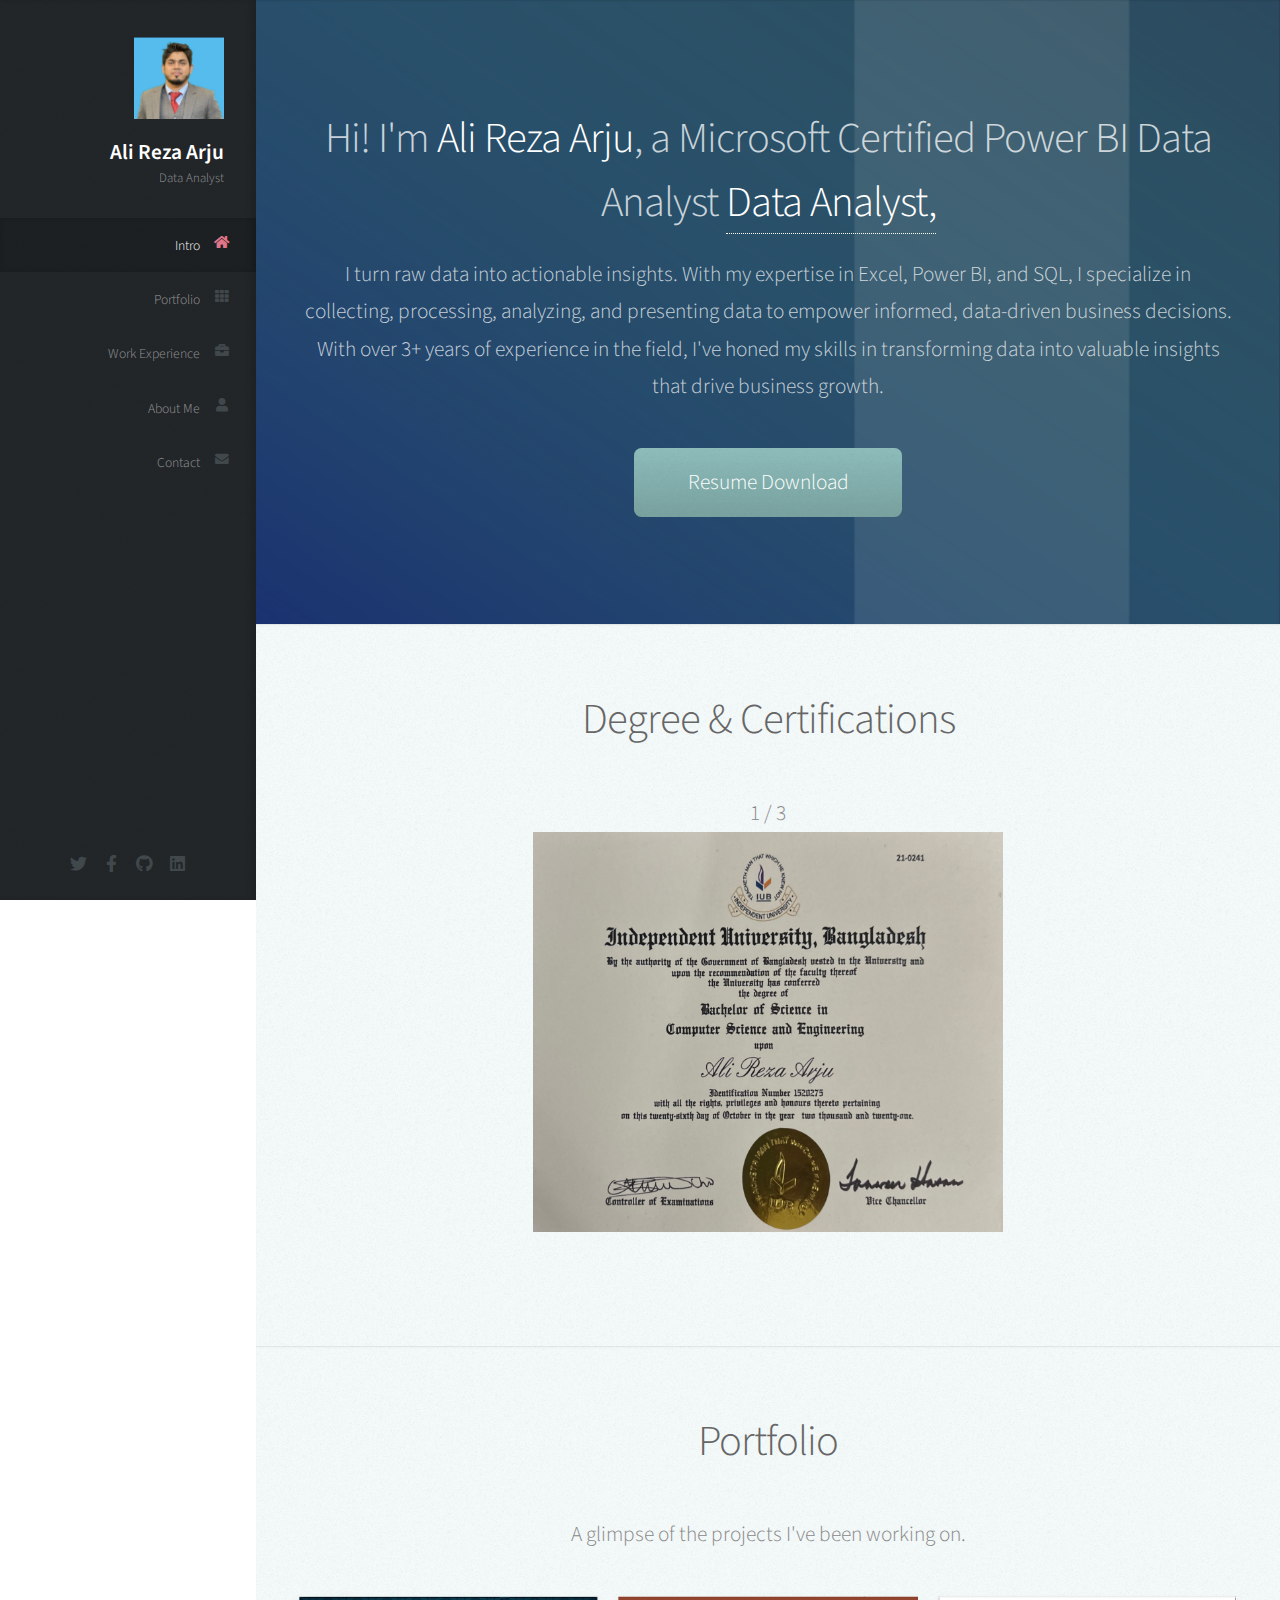
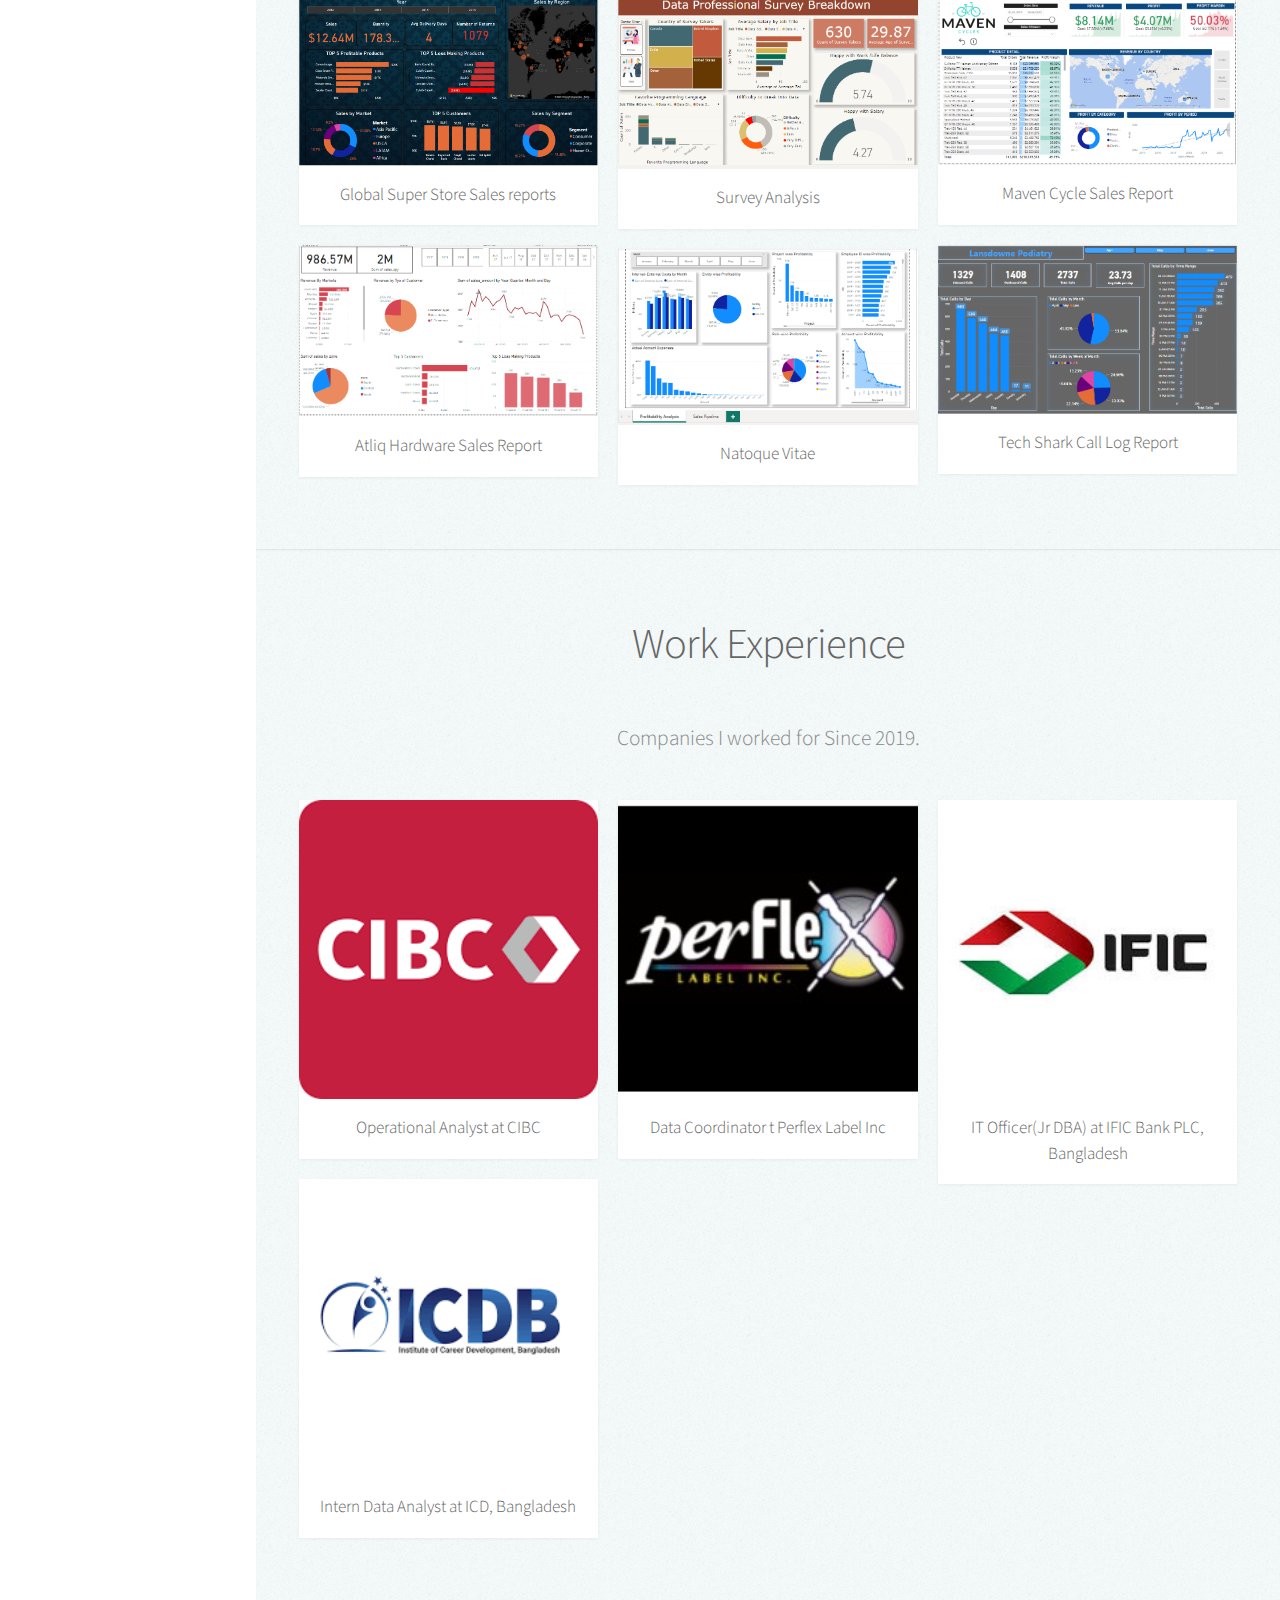
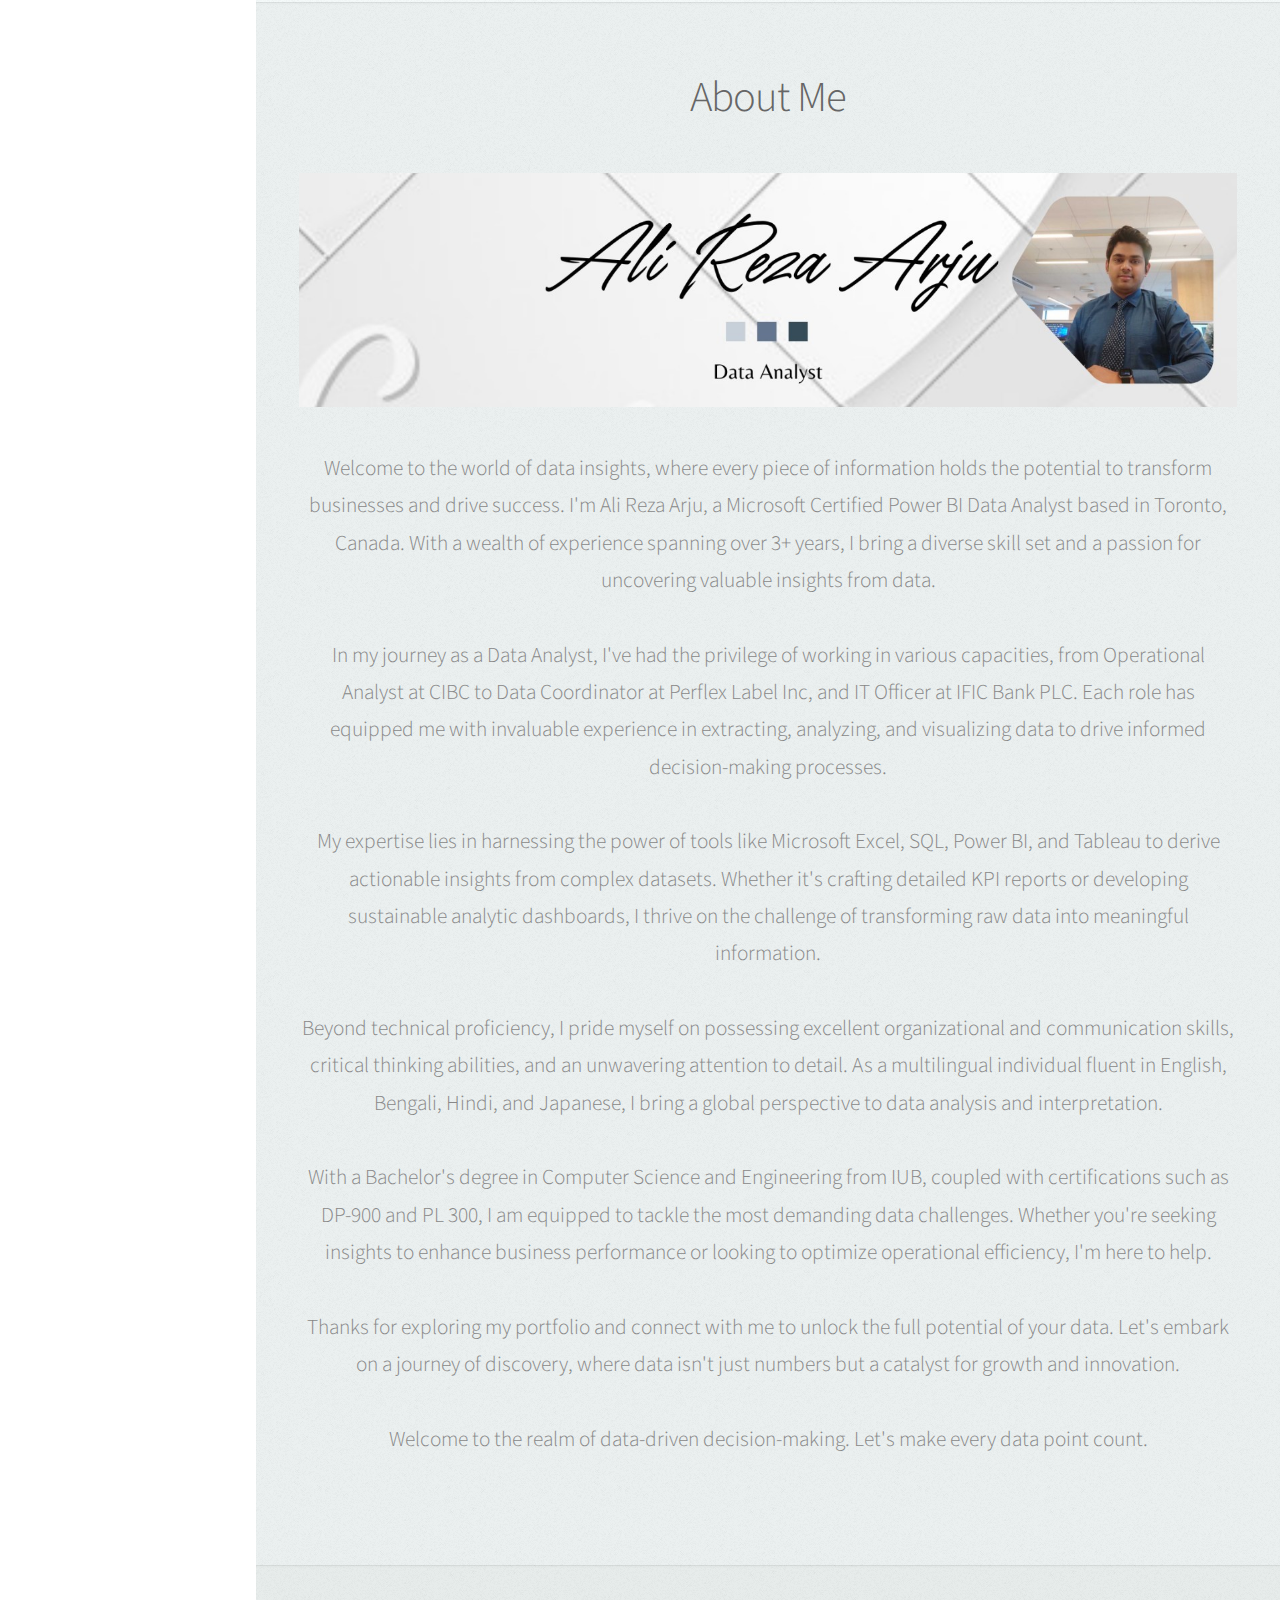
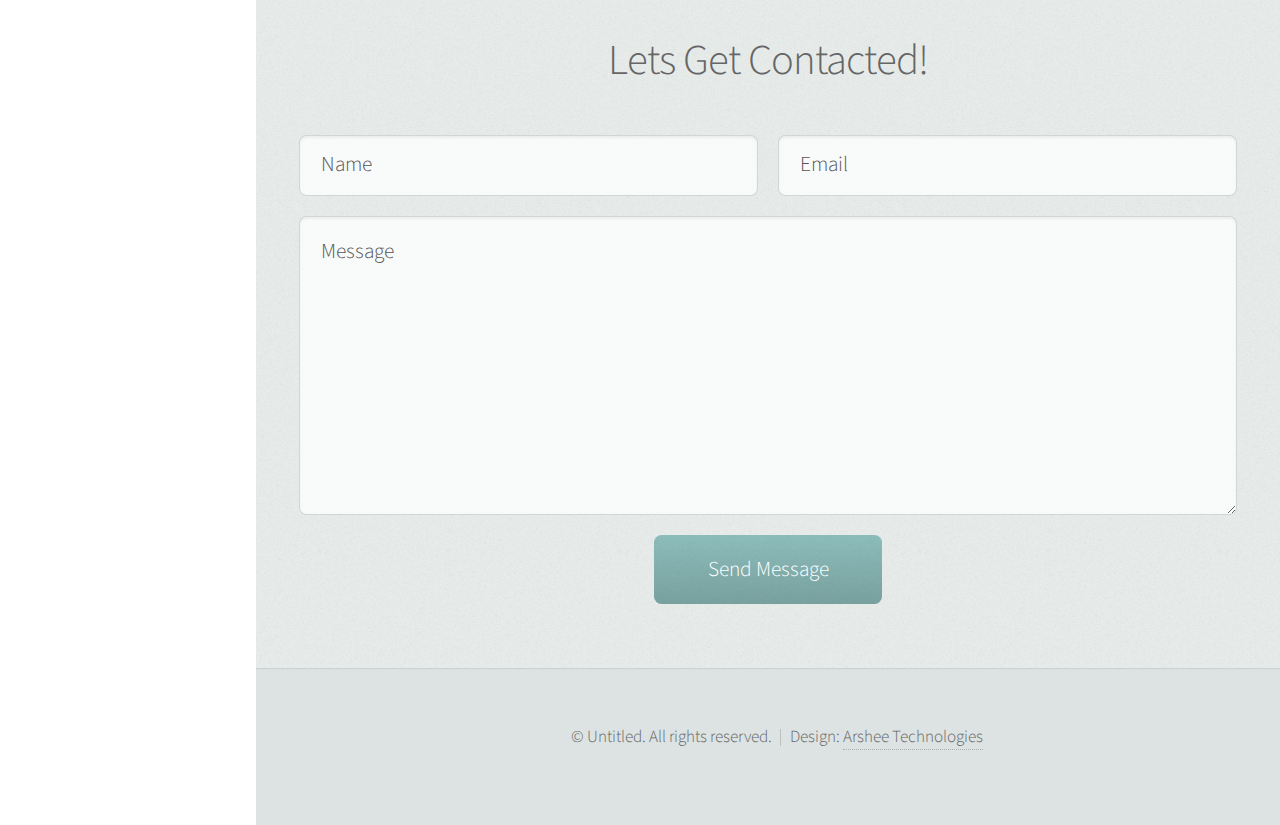
==== index.html @ c13645a6 "Update index.html" ====
<!DOCTYPE HTML>
<!--
	Prologue by HTML5 UP
	html5up.net | @ajlkn
	Free for personal and commercial use under the CCA 3.0 license (html5up.net/license)
-->
<html>
	<head>
		<title>Ali Reza Arju - Your Data Analyst</title>
		<meta charset="utf-8" />
		<meta name="viewport" content="width=device-width, initial-scale=1, user-scalable=no" />
		<link rel="stylesheet" href="assets/css/main.css" />
		<link rel="stylesheet" href="assets/css/Slider main.css" />
	</head>
	<body class="is-preload">

		<!-- Header -->
			<div id="header">

				<div class="top">

					<!-- Logo -->
						<div id="logo">
							<span class="image avatar48"><img src="images/Arju.jpeg" alt="" /></span>
							<h1 id="title">Ali Reza Arju</h1>
							<p>Data Analyst</p>
						</div>

					<!-- Nav -->
						<nav id="nav">
							<ul>
								<li><a href="#top" id="top-link"><span class="icon solid fa-home">Intro</span></a></li>
								<li><a href="#portfolio" id="portfolio-link"><span class="icon solid fa-th">Portfolio</span></a></li>
								<li><a href="#workexperience" id="portfolio-link"><span class="icon solid fa-briefcase">Work Experience</span></a></li>
								<li><a href="#about" id="about-link"><span class="icon solid fa-user">About Me</span></a></li>
								<li><a href="#contact" id="contact-link"><span class="icon solid fa-envelope">Contact</span></a></li>
							</ul>
						</nav>

				</div>

				<div class="bottom">

					<!-- Social Icons -->
						<ul class="icons">
							<li><a href="https://twitter.com/alirezaarju" target="_blank" class="icon brands fa-twitter"><span class="label">Twitter</span></a></li>
							<li><a href="https://www.facebook.com/ali.arju" target="_blank" class="icon brands fa-facebook-f"><span class="label">Facebook</span></a></li>
							<li><a href="https://github.com/Alirezaarju" target="_blank" class="icon brands fa-github"><span class="label">Github</span></a></li>
							<li><a href="https://www.linkedin.com/in/alirezaarju/" target="_blank" class="icon brands fa-linkedin"><span class="label">linkedin</span></a></li>
						</ul>

				</div>

			</div>

		<!-- Main -->
			<div id="main">

				<!-- Intro -->
					<section id="top" class="one dark cover">
						<div class="container">

							<header>
								<h2 class="alt">Hi! I'm <strong>Ali Reza Arju</strong>, a Microsoft Certified Power BI Data Analyst <a href="https://www.linkedin.com/in/alirezaarju/">Data Analyst,</a></h2> <p>
								I turn raw data into actionable insights. With my expertise in Excel, Power BI, and SQL, I specialize in collecting, processing, analyzing, and presenting data to empower informed, data-driven business decisions. With over 3+ years of experience in the field, I've honed my skills in transforming data into valuable insights that drive business growth.</p>
							</header>

							<footer>
								<a href="images/Resume of Ali Reza Arju.pdf" download class="button scrolly">Resume Download</a>
							</footer>

						</div>
					</section>
				<!-- Slider -->
				<section id="Slider" class="two">
						<div class="container">

							<header>
								<h2>Degree & Certifications</h2>
							</header>
							<div class="slideshow-container">

 								<div class="mySlides fade">
								  <div class="numbertext">1 / 3</div>
								  <img src="images/Bsc.PNG" alt=""style=" width:50%; height: 400px"> 
								  
								</div> 

								<div class="mySlides fade">
								  <div class="numbertext">2 / 3</div>
								  <img src="images/PL300.PNG" alt=""style=" width:50%; height: 400px"> 
								  
								</div>

								<div class="mySlides fade">
								  <div class="numbertext">3 / 3</div>
								  <img src="images/DP900.png" alt=""style=" width:50%; height: 400px"> 
								  </div>

							</div>
						</div>	
						<br>

						<div style="text-align:center">
						  <span class="dot"></span> 
						  <span class="dot"></span> 
						  <span class="dot"></span> 
						</div>						
					</section>


				<!-- Portfolio -->
					<section id="portfolio" class="two">
						<div class="container">

							<header>
								<h2>Portfolio</h2>
							</header>

							<p>A glimpse of the projects I've been working on.</p>

							<div class="row">
								<div class="col-4 col-12-mobile">
									<article class="item">
										<a href="Global_Super_Store.html" target="_blank" class="image fit"><img src="images/Sample_Store.PNG" alt="" /></a>
										<header>
											<h3>Global Super Store Sales reports</h3>
										</header>
									</article>
									<article class="item">
										<a href="Atliq.html" target="_blank" class="image fit"><img src="images/Atliq Hardware_Sales Analysis.PNG" alt="" /></a>
										<header>
											<h3>Atliq Hardware Sales Report</h3>
										</header>
									</article>
								</div>
								<div class="col-4 col-12-mobile">
									<article class="item">
										<a href="Data_Survey.html" target="_blank" class="image fit"><img src="images/Alex_Project.PNG" alt="" /></a>
										<header>
											<h3>Survey Analysis</h3>
										</header>
									</article>
									<article class="item">
										<a href="#" target="_blank"  class="image fit"><img src="images/PowerBi_Pawan.PNG" alt="" /></a>
										<header>
											<h3>Natoque Vitae</h3>
										</header>
									</article>
								</div>
								<div class="col-4 col-12-mobile">
									<article class="item">
										<a href="MavenCycles.html" target="_blank"  class="image fit"><img src="images/MVN.PNG" alt="" /></a>
										<header>
											<h3>Maven Cycle Sales Report</h3>
										</header>
									</article>
									<article class="item">
										<a href="TechShark.html" target="_blank"  class="image fit"><img src="images/Tech_Shark_LLC.PNG" alt="" /></a>
										<header>
											<h3>Tech Shark Call Log Report</h3>
										</header>
									</article>
								</div>
							</div>

						</div>
					</section>
				<!-- Portfolio -->
					<section id="workexperience" class="two">
						<div class="container">

							<header>
								<h2>Work Experience</h2>
							</header>

							<p>Companies I worked for Since 2019.</p>

							<div class="row">
								<div class="col-4 col-12-mobile">
									<article class="item">
										<a href="Global_Super_Store.html" target="_blank" class="image fit"><img src="images/Cibc.png" alt="" /></a>
										<header>
											<h3>Operational Analyst at CIBC</h3>
										</header>
									</article>
									<article class="item">
										<a href="Atliq.html" target="_blank" class="image fit"><img src="images/ICDB.png" alt="" /></a>
										<header>
											<h3>Intern Data Analyst at ICD, Bangladesh</h3>
										</header>
									</article>
								</div>
								<div class="col-4 col-12-mobile">
									<article class="item">
										<a href="Data_Survey.html" target="_blank" class="image fit"><img src="images/perflex.jpg" alt="" /></a>
										<header>
											<h3>Data Coordinator t Perflex Label Inc</h3>
										</header>
									</article>

								</div>
								<div class="col-4 col-12-mobile">
									<article class="item">
										<a href="MavenCycles.html" target="_blank"  class="image fit"><img src="images/IFIC.jpg" alt="" /></a>
										<header>
											<h3>IT Officer(Jr DBA) at IFIC Bank PLC, Bangladesh</h3>
										</header>
									</article>

								</div>
							</div>

						</div>
					</section>
				<!-- About Me -->
					<section id="about" class="three">
						<div class="container">

							<header>
								<h2>About Me</h2>
							</header>

							<a href="#" class="image featured"><img src="images/Cover.jpg" alt="" /></a>

							<p>Welcome to the world of data insights, where every piece of information holds the potential to transform businesses and drive success. I'm Ali Reza Arju, a Microsoft Certified Power BI Data Analyst based in Toronto, Canada. With a wealth of experience spanning over 3+ years, I bring a diverse skill set and a passion for uncovering valuable insights from data.<br><br>

							In my journey as a Data Analyst, I've had the privilege of working in various capacities, from Operational Analyst at CIBC to Data Coordinator at Perflex Label Inc, and IT Officer at IFIC Bank PLC. Each role has equipped me with invaluable experience in extracting, analyzing, and visualizing data to drive informed decision-making processes.<br><br>

							My expertise lies in harnessing the power of tools like Microsoft Excel, SQL, Power BI, and Tableau to derive actionable insights from complex datasets. Whether it's crafting detailed KPI reports or developing sustainable analytic dashboards, I thrive on the challenge of transforming raw data into meaningful information.<br><br>

							Beyond technical proficiency, I pride myself on possessing excellent organizational and communication skills, critical thinking abilities, and an unwavering attention to detail. As a multilingual individual fluent in English, Bengali, Hindi, and Japanese, I bring a global perspective to data analysis and interpretation.<br><br>

							With a Bachelor's degree in Computer Science and Engineering from IUB, coupled with certifications such as DP-900 and PL 300, I am equipped to tackle the most demanding data challenges. Whether you're seeking insights to enhance business performance or looking to optimize operational efficiency, I'm here to help.<br><br>

							Thanks for exploring my portfolio and connect with me to unlock the full potential of your data. Let's embark on a journey of discovery, where data isn't just numbers but a catalyst for growth and innovation.<br><br>

							Welcome to the realm of data-driven decision-making. Let's make every data point count.
							</p>	
						</div>
					</section>

				<!-- Contact -->
					<section id="contact" class="four">
						<div class="container">

							<header>
								<h2><b>Lets Get Contacted!</h2>
							</header>

							<p>
							</p>

							<form method="post" action="#">
								<div class="row">
									<div class="col-6 col-12-mobile"><input type="text" name="name" placeholder="Name" /></div>
									<div class="col-6 col-12-mobile"><input type="text" name="email" placeholder="Email" /></div>
									<div class="col-12">
										<textarea name="message" placeholder="Message"></textarea>
									</div>
									<div class="col-12">
										<input type="submit" value="Send Message" />
									</div>
								</div>
							</form>

						</div>
					</section>

			</div>

		<!-- Footer -->
			<div id="footer">

				<!-- Copyright -->
					<ul class="copyright">
						<li>&copy; Untitled. All rights reserved.</li><li>Design: <a href="#">Arshee Technologies</a></li>
					</ul>

			</div>

		<!-- Scripts -->
			<script src="assets/js/jquery.min.js"></script>
			<script src="assets/js/jquery.scrolly.min.js"></script>
			<script src="assets/js/jquery.scrollex.min.js"></script>
			<script src="assets/js/browser.min.js"></script>
			<script src="assets/js/breakpoints.min.js"></script>
			<script src="assets/js/util.js"></script>
			<script src="assets/js/main.js"></script>
			<script src="assets/js/Slide main.js"></script>
			

	</body>
</html>
---- assets/css/main.css ----
@import url("fontawesome-all.min.css");
@import url("https://fonts.googleapis.com/css?family=Source+Sans+Pro:300,300italic,400,600");

/*
	Prologue by HTML5 UP
	html5up.net | @ajlkn
	Free for personal and commercial use under the CCA 3.0 license (html5up.net/license)
*/

html, body, div, span, applet, object,
iframe, h1, h2, h3, h4, h5, h6, p, blockquote,
pre, a, abbr, acronym, address, big, cite,
code, del, dfn, em, img, ins, kbd, q, s, samp,
small, strike, strong, sub, sup, tt, var, b,
u, i, center, dl, dt, dd, ol, ul, li, fieldset,
form, label, legend, table, caption, tbody,
tfoot, thead, tr, th, td, article, aside,
canvas, details, embed, figure, figcaption,
footer, header, hgroup, menu, nav, output, ruby,
section, summary, time, mark, audio, video {
	margin: 0;
	padding: 0;
	border: 0;
	font-size: 100%;
	font: inherit;
	vertical-align: baseline;}

article, aside, details, figcaption, figure,
footer, header, hgroup, menu, nav, section {
	display: block;}

body {
	line-height: 1;
}

ol, ul {
	list-style: none;
}

blockquote, q {
	quotes: none;
}

	blockquote:before, blockquote:after, q:before, q:after {
		content: '';
		content: none;
	}

table {
	border-collapse: collapse;
	border-spacing: 0;
}

body {
	-webkit-text-size-adjust: none;
}

mark {
	background-color: transparent;
	color: inherit;
}

input::-moz-focus-inner {
	border: 0;
	padding: 0;
}

input, select, textarea {
	-moz-appearance: none;
	-webkit-appearance: none;
	-ms-appearance: none;
	appearance: none;
}

/* Basic */

	html {
		box-sizing: border-box;
	}

	*, *:before, *:after {
		box-sizing: inherit;
	}

	body {
		background: #fff;
		font-family: 'Source Sans Pro', sans-serif;
		font-size: 19pt;
		font-weight: 300;
		line-height: 1.75em;
		color: #888;
	}

		body.is-preload *, body.is-preload *:before, body.is-preload *:after {
			-moz-animation: none !important;
			-webkit-animation: none !important;
			-ms-animation: none !important;
			animation: none !important;
			-moz-transition: none !important;
			-webkit-transition: none !important;
			-ms-transition: none !important;
			transition: none !important;
		}

	input, textarea, select {
		font-family: 'Source Sans Pro', sans-serif;
		font-size: 19pt;
		font-weight: 300;
		line-height: 1.75em;
		color: #888;
	}

	h1, h2, h3, h4, h5, h6 {
		font-weight: 300;
		color: #666;
		line-height: 1.5em;
	}

	h1 a, h2 a, h3 a, h4 a, h5 a, h6 a {
		color: inherit;
		text-decoration: none;
	}

		h1 a strong, h2 a strong, h3 a strong, h4 a strong, h5 a strong, h6 a strong {
			color: #333;
		}

	h2 {
		font-size: 2em;
		letter-spacing: -1px;
	}

		h2.alt {
			color: #888;
		}

			h2.alt strong {
				color: #666;
			}

	h3 {
		font-size: 1.5em;
	}

	header {
		margin: 0 0 2em 0;
	}

		header > p {
			margin: 1em 0 0 0;
		}

	footer {
		margin: 2em 0 0 0;
	}

	strong, b {
		font-weight: 300;
		color: #666;
	}

	em, i {
		font-style: italic;
	}

	a {
		text-decoration: none;
		color: inherit;
		border-bottom: dotted 1px rgba(128, 128, 128, 0.5);
		-moz-transition: color 0.35s ease-in-out, border-bottom-color 0.35s ease-in-out;
		-webkit-transition: color 0.35s ease-in-out, border-bottom-color 0.35s ease-in-out;
		-ms-transition: color 0.35s ease-in-out, border-bottom-color 0.35s ease-in-out;
		transition: color 0.35s ease-in-out, border-bottom-color 0.35s ease-in-out;
		outline: 0;
	}

		a:hover {
			color: #E27689;
			border-bottom-color: rgba(255, 255, 255, 0);
		}

	sub {
		position: relative;
		top: 0.5em;
		font-size: 0.8em;
	}

	sup {
		position: relative;
		top: -0.5em;
		font-size: 0.8em;
	}

	hr {
		border: 0;
		border-top: solid 1px #ddd;
	}

	blockquote {
		border-left: solid 0.5em #ddd;
		padding: 1em 0 1em 2em;
		font-style: italic;
	}

	p, ul, ol, dl, table {
		margin-bottom: 2em;
	}

	br.clear {
		clear: both;
	}

/* Container */

	.container {
		margin: 0 auto;
		max-width: 100%;
		width: 1400px;
	}

		@media screen and (min-width: 961px) and (max-width: 1880px) {

			.container {
				width: 1200px;
			}

		}

		@media screen and (min-width: 961px) and (max-width: 1620px) {

			.container {
				width: 960px;
			}

		}

		@media screen and (min-width: 961px) and (max-width: 1320px) {

			.container {
				width: 100%;
			}

		}

		@media screen and (max-width: 960px) {

			.container {
				width: 100%;
			}

		}

		@media screen and (max-width: 736px) {

			.container {
				width: 100%;
			}

		}

/* Row */

	.row {
		display: flex;
		flex-wrap: wrap;
		box-sizing: border-box;
		align-items: stretch;
	}

		.row > * {
			box-sizing: border-box;
		}

		.row.gtr-uniform > * > :last-child {
			margin-bottom: 0;
		}

		.row.aln-left {
			justify-content: flex-start;
		}

		.row.aln-center {
			justify-content: center;
		}

		.row.aln-right {
			justify-content: flex-end;
		}

		.row.aln-top {
			align-items: flex-start;
		}

		.row.aln-middle {
			align-items: center;
		}

		.row.aln-bottom {
			align-items: flex-end;
		}

		.row > .imp {
			order: -1;
		}

		.row > .col-1 {
			width: 8.33333%;
		}

		.row > .off-1 {
			margin-left: 8.33333%;
		}

		.row > .col-2 {
			width: 16.66667%;
		}

		.row > .off-2 {
			margin-left: 16.66667%;
		}

		.row > .col-3 {
			width: 25%;
		}

		.row > .off-3 {
			margin-left: 25%;
		}

		.row > .col-4 {
			width: 33.33333%;
		}

		.row > .off-4 {
			margin-left: 33.33333%;
		}

		.row > .col-5 {
			width: 41.66667%;
		}

		.row > .off-5 {
			margin-left: 41.66667%;
		}

		.row > .col-6 {
			width: 50%;
		}

		.row > .off-6 {
			margin-left: 50%;
		}

		.row > .col-7 {
			width: 58.33333%;
		}

		.row > .off-7 {
			margin-left: 58.33333%;
		}

		.row > .col-8 {
			width: 66.66667%;
		}

		.row > .off-8 {
			margin-left: 66.66667%;
		}

		.row > .col-9 {
			width: 75%;
		}

		.row > .off-9 {
			margin-left: 75%;
		}

		.row > .col-10 {
			width: 83.33333%;
		}

		.row > .off-10 {
			margin-left: 83.33333%;
		}

		.row > .col-11 {
			width: 91.66667%;
		}

		.row > .off-11 {
			margin-left: 91.66667%;
		}

		.row > .col-12 {
			width: 100%;
		}

		.row > .off-12 {
			margin-left: 100%;
		}

		.row.gtr-0 {
			margin-top: 0px;
			margin-left: 0px;
		}

			.row.gtr-0 > * {
				padding: 0px 0 0 0px;
			}

			.row.gtr-0.gtr-uniform {
				margin-top: 0px;
			}

				.row.gtr-0.gtr-uniform > * {
					padding-top: 0px;
				}

		.row.gtr-25 {
			margin-top: -10px;
			margin-left: -10px;
		}

			.row.gtr-25 > * {
				padding: 10px 0 0 10px;
			}

			.row.gtr-25.gtr-uniform {
				margin-top: -10px;
			}

				.row.gtr-25.gtr-uniform > * {
					padding-top: 10px;
				}

		.row.gtr-50 {
			margin-top: -20px;
			margin-left: -20px;
		}

			.row.gtr-50 > * {
				padding: 20px 0 0 20px;
			}

			.row.gtr-50.gtr-uniform {
				margin-top: -20px;
			}

				.row.gtr-50.gtr-uniform > * {
					padding-top: 20px;
				}

		.row {
			margin-top: -40px;
			margin-left: -40px;
		}

			.row > * {
				padding: 40px 0 0 40px;
			}

			.row.gtr-uniform {
				margin-top: -40px;
			}

				.row.gtr-uniform > * {
					padding-top: 40px;
				}

		.row.gtr-150 {
			margin-top: -60px;
			margin-left: -60px;
		}

			.row.gtr-150 > * {
				padding: 60px 0 0 60px;
			}

			.row.gtr-150.gtr-uniform {
				margin-top: -60px;
			}

				.row.gtr-150.gtr-uniform > * {
					padding-top: 60px;
				}

		.row.gtr-200 {
			margin-top: -80px;
			margin-left: -80px;
		}

			.row.gtr-200 > * {
				padding: 80px 0 0 80px;
			}

			.row.gtr-200.gtr-uniform {
				margin-top: -80px;
			}

				.row.gtr-200.gtr-uniform > * {
					padding-top: 80px;
				}

		@media screen and (min-width: 961px) and (max-width: 1880px) {

			.row {
				display: flex;
				flex-wrap: wrap;
				box-sizing: border-box;
				align-items: stretch;
			}

				.row > * {
					box-sizing: border-box;
				}

				.row.gtr-uniform > * > :last-child {
					margin-bottom: 0;
				}

				.row.aln-left {
					justify-content: flex-start;
				}

				.row.aln-center {
					justify-content: center;
				}

				.row.aln-right {
					justify-content: flex-end;
				}

				.row.aln-top {
					align-items: flex-start;
				}

				.row.aln-middle {
					align-items: center;
				}

				.row.aln-bottom {
					align-items: flex-end;
				}

				.row > .imp-wide {
					order: -1;
				}

				.row > .col-1-wide {
					width: 8.33333%;
				}

				.row > .off-1-wide {
					margin-left: 8.33333%;
				}

				.row > .col-2-wide {
					width: 16.66667%;
				}

				.row > .off-2-wide {
					margin-left: 16.66667%;
				}

				.row > .col-3-wide {
					width: 25%;
				}

				.row > .off-3-wide {
					margin-left: 25%;
				}

				.row > .col-4-wide {
					width: 33.33333%;
				}

				.row > .off-4-wide {
					margin-left: 33.33333%;
				}

				.row > .col-5-wide {
					width: 41.66667%;
				}

				.row > .off-5-wide {
					margin-left: 41.66667%;
				}

				.row > .col-6-wide {
					width: 50%;
				}

				.row > .off-6-wide {
					margin-left: 50%;
				}

				.row > .col-7-wide {
					width: 58.33333%;
				}

				.row > .off-7-wide {
					margin-left: 58.33333%;
				}

				.row > .col-8-wide {
					width: 66.66667%;
				}

				.row > .off-8-wide {
					margin-left: 66.66667%;
				}

				.row > .col-9-wide {
					width: 75%;
				}

				.row > .off-9-wide {
					margin-left: 75%;
				}

				.row > .col-10-wide {
					width: 83.33333%;
				}

				.row > .off-10-wide {
					margin-left: 83.33333%;
				}

				.row > .col-11-wide {
					width: 91.66667%;
				}

				.row > .off-11-wide {
					margin-left: 91.66667%;
				}

				.row > .col-12-wide {
					width: 100%;
				}

				.row > .off-12-wide {
					margin-left: 100%;
				}

				.row.gtr-0 {
					margin-top: 0px;
					margin-left: 0px;
				}

					.row.gtr-0 > * {
						padding: 0px 0 0 0px;
					}

					.row.gtr-0.gtr-uniform {
						margin-top: 0px;
					}

						.row.gtr-0.gtr-uniform > * {
							padding-top: 0px;
						}

				.row.gtr-25 {
					margin-top: -10px;
					margin-left: -10px;
				}

					.row.gtr-25 > * {
						padding: 10px 0 0 10px;
					}

					.row.gtr-25.gtr-uniform {
						margin-top: -10px;
					}

						.row.gtr-25.gtr-uniform > * {
							padding-top: 10px;
						}

				.row.gtr-50 {
					margin-top: -20px;
					margin-left: -20px;
				}

					.row.gtr-50 > * {
						padding: 20px 0 0 20px;
					}

					.row.gtr-50.gtr-uniform {
						margin-top: -20px;
					}

						.row.gtr-50.gtr-uniform > * {
							padding-top: 20px;
						}

				.row {
					margin-top: -40px;
					margin-left: -40px;
				}

					.row > * {
						padding: 40px 0 0 40px;
					}

					.row.gtr-uniform {
						margin-top: -40px;
					}

						.row.gtr-uniform > * {
							padding-top: 40px;
						}

				.row.gtr-150 {
					margin-top: -60px;
					margin-left: -60px;
				}

					.row.gtr-150 > * {
						padding: 60px 0 0 60px;
					}

					.row.gtr-150.gtr-uniform {
						margin-top: -60px;
					}

						.row.gtr-150.gtr-uniform > * {
							padding-top: 60px;
						}

				.row.gtr-200 {
					margin-top: -80px;
					margin-left: -80px;
				}

					.row.gtr-200 > * {
						padding: 80px 0 0 80px;
					}

					.row.gtr-200.gtr-uniform {
						margin-top: -80px;
					}

						.row.gtr-200.gtr-uniform > * {
							padding-top: 80px;
						}

		}

		@media screen and (min-width: 961px) and (max-width: 1620px) {

			.row {
				display: flex;
				flex-wrap: wrap;
				box-sizing: border-box;
				align-items: stretch;
			}

				.row > * {
					box-sizing: border-box;
				}

				.row.gtr-uniform > * > :last-child {
					margin-bottom: 0;
				}

				.row.aln-left {
					justify-content: flex-start;
				}

				.row.aln-center {
					justify-content: center;
				}

				.row.aln-right {
					justify-content: flex-end;
				}

				.row.aln-top {
					align-items: flex-start;
				}

				.row.aln-middle {
					align-items: center;
				}

				.row.aln-bottom {
					align-items: flex-end;
				}

				.row > .imp-normal {
					order: -1;
				}

				.row > .col-1-normal {
					width: 8.33333%;
				}

				.row > .off-1-normal {
					margin-left: 8.33333%;
				}

				.row > .col-2-normal {
					width: 16.66667%;
				}

				.row > .off-2-normal {
					margin-left: 16.66667%;
				}

				.row > .col-3-normal {
					width: 25%;
				}

				.row > .off-3-normal {
					margin-left: 25%;
				}

				.row > .col-4-normal {
					width: 33.33333%;
				}

				.row > .off-4-normal {
					margin-left: 33.33333%;
				}

				.row > .col-5-normal {
					width: 41.66667%;
				}

				.row > .off-5-normal {
					margin-left: 41.66667%;
				}

				.row > .col-6-normal {
					width: 50%;
				}

				.row > .off-6-normal {
					margin-left: 50%;
				}

				.row > .col-7-normal {
					width: 58.33333%;
				}

				.row > .off-7-normal {
					margin-left: 58.33333%;
				}

				.row > .col-8-normal {
					width: 66.66667%;
				}

				.row > .off-8-normal {
					margin-left: 66.66667%;
				}

				.row > .col-9-normal {
					width: 75%;
				}

				.row > .off-9-normal {
					margin-left: 75%;
				}

				.row > .col-10-normal {
					width: 83.33333%;
				}

				.row > .off-10-normal {
					margin-left: 83.33333%;
				}

				.row > .col-11-normal {
					width: 91.66667%;
				}

				.row > .off-11-normal {
					margin-left: 91.66667%;
				}

				.row > .col-12-normal {
					width: 100%;
				}

				.row > .off-12-normal {
					margin-left: 100%;
				}

				.row.gtr-0 {
					margin-top: 0px;
					margin-left: 0px;
				}

					.row.gtr-0 > * {
						padding: 0px 0 0 0px;
					}

					.row.gtr-0.gtr-uniform {
						margin-top: 0px;
					}

						.row.gtr-0.gtr-uniform > * {
							padding-top: 0px;
						}

				.row.gtr-25 {
					margin-top: -10px;
					margin-left: -10px;
				}

					.row.gtr-25 > * {
						padding: 10px 0 0 10px;
					}

					.row.gtr-25.gtr-uniform {
						margin-top: -10px;
					}

						.row.gtr-25.gtr-uniform > * {
							padding-top: 10px;
						}

				.row.gtr-50 {
					margin-top: -20px;
					margin-left: -20px;
				}

					.row.gtr-50 > * {
						padding: 20px 0 0 20px;
					}

					.row.gtr-50.gtr-uniform {
						margin-top: -20px;
					}

						.row.gtr-50.gtr-uniform > * {
							padding-top: 20px;
						}

				.row {
					margin-top: -40px;
					margin-left: -40px;
				}

					.row > * {
						padding: 40px 0 0 40px;
					}

					.row.gtr-uniform {
						margin-top: -40px;
					}

						.row.gtr-uniform > * {
							padding-top: 40px;
						}

				.row.gtr-150 {
					margin-top: -60px;
					margin-left: -60px;
				}

					.row.gtr-150 > * {
						padding: 60px 0 0 60px;
					}

					.row.gtr-150.gtr-uniform {
						margin-top: -60px;
					}

						.row.gtr-150.gtr-uniform > * {
							padding-top: 60px;
						}

				.row.gtr-200 {
					margin-top: -80px;
					margin-left: -80px;
				}

					.row.gtr-200 > * {
						padding: 80px 0 0 80px;
					}

					.row.gtr-200.gtr-uniform {
						margin-top: -80px;
					}

						.row.gtr-200.gtr-uniform > * {
							padding-top: 80px;
						}

		}

		@media screen and (min-width: 961px) and (max-width: 1320px) {

			.row {
				display: flex;
				flex-wrap: wrap;
				box-sizing: border-box;
				align-items: stretch;
			}

				.row > * {
					box-sizing: border-box;
				}

				.row.gtr-uniform > * > :last-child {
					margin-bottom: 0;
				}

				.row.aln-left {
					justify-content: flex-start;
				}

				.row.aln-center {
					justify-content: center;
				}

				.row.aln-right {
					justify-content: flex-end;
				}

				.row.aln-top {
					align-items: flex-start;
				}

				.row.aln-middle {
					align-items: center;
				}

				.row.aln-bottom {
					align-items: flex-end;
				}

				.row > .imp-narrow {
					order: -1;
				}

				.row > .col-1-narrow {
					width: 8.33333%;
				}

				.row > .off-1-narrow {
					margin-left: 8.33333%;
				}

				.row > .col-2-narrow {
					width: 16.66667%;
				}

				.row > .off-2-narrow {
					margin-left: 16.66667%;
				}

				.row > .col-3-narrow {
					width: 25%;
				}

				.row > .off-3-narrow {
					margin-left: 25%;
				}

				.row > .col-4-narrow {
					width: 33.33333%;
				}

				.row > .off-4-narrow {
					margin-left: 33.33333%;
				}

				.row > .col-5-narrow {
					width: 41.66667%;
				}

				.row > .off-5-narrow {
					margin-left: 41.66667%;
				}

				.row > .col-6-narrow {
					width: 50%;
				}

				.row > .off-6-narrow {
					margin-left: 50%;
				}

				.row > .col-7-narrow {
					width: 58.33333%;
				}

				.row > .off-7-narrow {
					margin-left: 58.33333%;
				}

				.row > .col-8-narrow {
					width: 66.66667%;
				}

				.row > .off-8-narrow {
					margin-left: 66.66667%;
				}

				.row > .col-9-narrow {
					width: 75%;
				}

				.row > .off-9-narrow {
					margin-left: 75%;
				}

				.row > .col-10-narrow {
					width: 83.33333%;
				}

				.row > .off-10-narrow {
					margin-left: 83.33333%;
				}

				.row > .col-11-narrow {
					width: 91.66667%;
				}

				.row > .off-11-narrow {
					margin-left: 91.66667%;
				}

				.row > .col-12-narrow {
					width: 100%;
				}

				.row > .off-12-narrow {
					margin-left: 100%;
				}

				.row.gtr-0 {
					margin-top: 0px;
					margin-left: 0px;
				}

					.row.gtr-0 > * {
						padding: 0px 0 0 0px;
					}

					.row.gtr-0.gtr-uniform {
						margin-top: 0px;
					}

						.row.gtr-0.gtr-uniform > * {
							padding-top: 0px;
						}

				.row.gtr-25 {
					margin-top: -5px;
					margin-left: -5px;
				}

					.row.gtr-25 > * {
						padding: 5px 0 0 5px;
					}

					.row.gtr-25.gtr-uniform {
						margin-top: -5px;
					}

						.row.gtr-25.gtr-uniform > * {
							padding-top: 5px;
						}

				.row.gtr-50 {
					margin-top: -10px;
					margin-left: -10px;
				}

					.row.gtr-50 > * {
						padding: 10px 0 0 10px;
					}

					.row.gtr-50.gtr-uniform {
						margin-top: -10px;
					}

						.row.gtr-50.gtr-uniform > * {
							padding-top: 10px;
						}

				.row {
					margin-top: -20px;
					margin-left: -20px;
				}

					.row > * {
						padding: 20px 0 0 20px;
					}

					.row.gtr-uniform {
						margin-top: -20px;
					}

						.row.gtr-uniform > * {
							padding-top: 20px;
						}

				.row.gtr-150 {
					margin-top: -30px;
					margin-left: -30px;
				}

					.row.gtr-150 > * {
						padding: 30px 0 0 30px;
					}

					.row.gtr-150.gtr-uniform {
						margin-top: -30px;
					}

						.row.gtr-150.gtr-uniform > * {
							padding-top: 30px;
						}

				.row.gtr-200 {
					margin-top: -40px;
					margin-left: -40px;
				}

					.row.gtr-200 > * {
						padding: 40px 0 0 40px;
					}

					.row.gtr-200.gtr-uniform {
						margin-top: -40px;
					}

						.row.gtr-200.gtr-uniform > * {
							padding-top: 40px;
						}

		}

		@media screen and (max-width: 960px) {

			.row {
				display: flex;
				flex-wrap: wrap;
				box-sizing: border-box;
				align-items: stretch;
			}

				.row > * {
					box-sizing: border-box;
				}

				.row.gtr-uniform > * > :last-child {
					margin-bottom: 0;
				}

				.row.aln-left {
					justify-content: flex-start;
				}

				.row.aln-center {
					justify-content: center;
				}

				.row.aln-right {
					justify-content: flex-end;
				}

				.row.aln-top {
					align-items: flex-start;
				}

				.row.aln-middle {
					align-items: center;
				}

				.row.aln-bottom {
					align-items: flex-end;
				}

				.row > .imp-narrower {
					order: -1;
				}

				.row > .col-1-narrower {
					width: 8.33333%;
				}

				.row > .off-1-narrower {
					margin-left: 8.33333%;
				}

				.row > .col-2-narrower {
					width: 16.66667%;
				}

				.row > .off-2-narrower {
					margin-left: 16.66667%;
				}

				.row > .col-3-narrower {
					width: 25%;
				}

				.row > .off-3-narrower {
					margin-left: 25%;
				}

				.row > .col-4-narrower {
					width: 33.33333%;
				}

				.row > .off-4-narrower {
					margin-left: 33.33333%;
				}

				.row > .col-5-narrower {
					width: 41.66667%;
				}

				.row > .off-5-narrower {
					margin-left: 41.66667%;
				}

				.row > .col-6-narrower {
					width: 50%;
				}

				.row > .off-6-narrower {
					margin-left: 50%;
				}

				.row > .col-7-narrower {
					width: 58.33333%;
				}

				.row > .off-7-narrower {
					margin-left: 58.33333%;
				}

				.row > .col-8-narrower {
					width: 66.66667%;
				}

				.row > .off-8-narrower {
					margin-left: 66.66667%;
				}

				.row > .col-9-narrower {
					width: 75%;
				}

				.row > .off-9-narrower {
					margin-left: 75%;
				}

				.row > .col-10-narrower {
					width: 83.33333%;
				}

				.row > .off-10-narrower {
					margin-left: 83.33333%;
				}

				.row > .col-11-narrower {
					width: 91.66667%;
				}

				.row > .off-11-narrower {
					margin-left: 91.66667%;
				}

				.row > .col-12-narrower {
					width: 100%;
				}

				.row > .off-12-narrower {
					margin-left: 100%;
				}

				.row.gtr-0 {
					margin-top: 0px;
					margin-left: 0px;
				}

					.row.gtr-0 > * {
						padding: 0px 0 0 0px;
					}

					.row.gtr-0.gtr-uniform {
						margin-top: 0px;
					}

						.row.gtr-0.gtr-uniform > * {
							padding-top: 0px;
						}

				.row.gtr-25 {
					margin-top: -5px;
					margin-left: -5px;
				}

					.row.gtr-25 > * {
						padding: 5px 0 0 5px;
					}

					.row.gtr-25.gtr-uniform {
						margin-top: -5px;
					}

						.row.gtr-25.gtr-uniform > * {
							padding-top: 5px;
						}

				.row.gtr-50 {
					margin-top: -10px;
					margin-left: -10px;
				}

					.row.gtr-50 > * {
						padding: 10px 0 0 10px;
					}

					.row.gtr-50.gtr-uniform {
						margin-top: -10px;
					}

						.row.gtr-50.gtr-uniform > * {
							padding-top: 10px;
						}

				.row {
					margin-top: -20px;
					margin-left: -20px;
				}

					.row > * {
						padding: 20px 0 0 20px;
					}

					.row.gtr-uniform {
						margin-top: -20px;
					}

						.row.gtr-uniform > * {
							padding-top: 20px;
						}

				.row.gtr-150 {
					margin-top: -30px;
					margin-left: -30px;
				}

					.row.gtr-150 > * {
						padding: 30px 0 0 30px;
					}

					.row.gtr-150.gtr-uniform {
						margin-top: -30px;
					}

						.row.gtr-150.gtr-uniform > * {
							padding-top: 30px;
						}

				.row.gtr-200 {
					margin-top: -40px;
					margin-left: -40px;
				}

					.row.gtr-200 > * {
						padding: 40px 0 0 40px;
					}

					.row.gtr-200.gtr-uniform {
						margin-top: -40px;
					}

						.row.gtr-200.gtr-uniform > * {
							padding-top: 40px;
						}

		}

		@media screen and (max-width: 736px) {

			.row {
				display: flex;
				flex-wrap: wrap;
				box-sizing: border-box;
				align-items: stretch;
			}

				.row > * {
					box-sizing: border-box;
				}

				.row.gtr-uniform > * > :last-child {
					margin-bottom: 0;
				}

				.row.aln-left {
					justify-content: flex-start;
				}

				.row.aln-center {
					justify-content: center;
				}

				.row.aln-right {
					justify-content: flex-end;
				}

				.row.aln-top {
					align-items: flex-start;
				}

				.row.aln-middle {
					align-items: center;
				}

				.row.aln-bottom {
					align-items: flex-end;
				}

				.row > .imp-mobile {
					order: -1;
				}

				.row > .col-1-mobile {
					width: 8.33333%;
				}

				.row > .off-1-mobile {
					margin-left: 8.33333%;
				}

				.row > .col-2-mobile {
					width: 16.66667%;
				}

				.row > .off-2-mobile {
					margin-left: 16.66667%;
				}

				.row > .col-3-mobile {
					width: 25%;
				}

				.row > .off-3-mobile {
					margin-left: 25%;
				}

				.row > .col-4-mobile {
					width: 33.33333%;
				}

				.row > .off-4-mobile {
					margin-left: 33.33333%;
				}

				.row > .col-5-mobile {
					width: 41.66667%;
				}

				.row > .off-5-mobile {
					margin-left: 41.66667%;
				}

				.row > .col-6-mobile {
					width: 50%;
				}

				.row > .off-6-mobile {
					margin-left: 50%;
				}

				.row > .col-7-mobile {
					width: 58.33333%;
				}

				.row > .off-7-mobile {
					margin-left: 58.33333%;
				}

				.row > .col-8-mobile {
					width: 66.66667%;
				}

				.row > .off-8-mobile {
					margin-left: 66.66667%;
				}

				.row > .col-9-mobile {
					width: 75%;
				}

				.row > .off-9-mobile {
					margin-left: 75%;
				}

				.row > .col-10-mobile {
					width: 83.33333%;
				}

				.row > .off-10-mobile {
					margin-left: 83.33333%;
				}

				.row > .col-11-mobile {
					width: 91.66667%;
				}

				.row > .off-11-mobile {
					margin-left: 91.66667%;
				}

				.row > .col-12-mobile {
					width: 100%;
				}

				.row > .off-12-mobile {
					margin-left: 100%;
				}

				.row.gtr-0 {
					margin-top: 0px;
					margin-left: 0px;
				}

					.row.gtr-0 > * {
						padding: 0px 0 0 0px;
					}

					.row.gtr-0.gtr-uniform {
						margin-top: 0px;
					}

						.row.gtr-0.gtr-uniform > * {
							padding-top: 0px;
						}

				.row.gtr-25 {
					margin-top: -5px;
					margin-left: -5px;
				}

					.row.gtr-25 > * {
						padding: 5px 0 0 5px;
					}

					.row.gtr-25.gtr-uniform {
						margin-top: -5px;
					}

						.row.gtr-25.gtr-uniform > * {
							padding-top: 5px;
						}

				.row.gtr-50 {
					margin-top: -10px;
					margin-left: -10px;
				}

					.row.gtr-50 > * {
						padding: 10px 0 0 10px;
					}

					.row.gtr-50.gtr-uniform {
						margin-top: -10px;
					}

						.row.gtr-50.gtr-uniform > * {
							padding-top: 10px;
						}

				.row {
					margin-top: -20px;
					margin-left: -20px;
				}

					.row > * {
						padding: 20px 0 0 20px;
					}

					.row.gtr-uniform {
						margin-top: -20px;
					}

						.row.gtr-uniform > * {
							padding-top: 20px;
						}

				.row.gtr-150 {
					margin-top: -30px;
					margin-left: -30px;
				}

					.row.gtr-150 > * {
						padding: 30px 0 0 30px;
					}

					.row.gtr-150.gtr-uniform {
						margin-top: -30px;
					}

						.row.gtr-150.gtr-uniform > * {
							padding-top: 30px;
						}

				.row.gtr-200 {
					margin-top: -40px;
					margin-left: -40px;
				}

					.row.gtr-200 > * {
						padding: 40px 0 0 40px;
					}

					.row.gtr-200.gtr-uniform {
						margin-top: -40px;
					}

						.row.gtr-200.gtr-uniform > * {
							padding-top: 40px;
						}

		}

/* Sections/Article */

	section, article {
		margin-bottom: 3em;
	}

		section > :last-child,
		section > .container, section:last-child, article > :last-child,
		article > .container, article:last-child {
			margin-bottom: 0;
		}

		.row > section, .row > article {
			margin-bottom: 0;
		}

/* Image */

	.image {
		display: inline-block;
		border: 0;
	}

		.image img {
			display: block;
			width: 100%;
		}

		.image.avatar48 {
			width: 90px;
			height: 82px;
			background: #f00;
		}

			.image.avatar48 img {
				width: 90px;
				height: 82px;
			}

		.image.fit {
			display: block;
			width: 100%;
		}

		.image.featured {
			display: block;
			width: 100%;
			margin: 0 0 2em 0;
		}

		.image.left {
			float: left;
			margin: 0 2em 2em 0;
		}

		.image.centered {
			display: block;
			margin: 0 0 2em 0;
		}

			.image.centered img {
				margin: 0 auto;
				width: auto;
			}

/* List */

	ul {
		list-style: disc;
		padding-left: 1em;
	}

		ul li {
			padding-left: 0.5em;
		}

	ol {
		list-style: decimal;
		padding-left: 1.25em;
	}

		ol li {
			padding-left: 0.25em;
		}

/* Icons */

	ul.icons {
		cursor: default;
		list-style: none;
		padding-left: 0;
	}

		ul.icons li {
			display: inline-block;
			padding-left: 0;
		}

		ul.icons a {
			display: inline-block;
			width: 2em;
			height: 2em;
			line-height: 2em;
			text-align: center;
			border: 0;
		}

/* Form */

	form label {
		display: block;
		text-align: left;
		margin-bottom: 0.5em;
	}

	form input[type="text"],
	form input[type="email"],
	form input[type="password"],
	form select,
	form textarea {
		position: relative;
		-webkit-appearance: none;
		display: block;
		border: 0;
		outline: 0;
		background: #fff;
		background: rgba(255, 255, 255, 0.75);
		width: 100%;
		border-radius: 0.35em;
		padding: 0.75em 1em 0.75em 1em;
		box-shadow: inset 0 0.1em 0.1em 0 rgba(0, 0, 0, 0.05);
		border: solid 1px rgba(0, 0, 0, 0.15);
		-moz-transition: all 0.35s ease-in-out;
		-webkit-transition: all 0.35s ease-in-out;
		-ms-transition: all 0.35s ease-in-out;
		transition: all 0.35s ease-in-out;
	}

		form input[type="text"]:focus,
		form input[type="email"]:focus,
		form input[type="password"]:focus,
		form select:focus,
		form textarea:focus {
			box-shadow: 0 0 2px 1px #8ebebc;
			background: #fff;
		}

	form input[type="text"],
	form input[type="email"],
	form input[type="password"],
	form select {
		line-height: 1.25em;
	}

	form textarea {
		min-height: 14em;
	}

	form ::-webkit-input-placeholder {
		color: #555 !important;
	}

	form :-moz-placeholder {
		color: #555 !important;
	}

	form ::-moz-placeholder {
		color: #555 !important;
	}

	form :-ms-input-placeholder {
		color: #555 !important;
	}

	form ::-moz-focus-inner {
		border: 0;
	}

/* Table */

	table {
		width: 100%;
		text-align: left;
	}

		table tbody tr:nth-child(2n+2) {
			background: #f4f4f4;
		}

		table td {
			padding: 0.5em 1em 0.5em 1em;
		}

		table th {
			text-align: left;
			padding: 0.5em 1em 0.5em 1em;
			color: #fff;
			background: #222729 url("images/overlay.png");
		}

		table thead {
			background: #444;
			color: #fff;
		}

		table tfoot {
			background: #eee;
		}

/* Button */

	input[type="button"],
	input[type="submit"],
	input[type="reset"],
	button,
	.button {
		position: relative;
		display: inline-block;
		border-radius: 0.35em;
		color: #fff !important;
		text-decoration: none;
		padding: 0.75em 2.5em 0.75em 2.5em;
		background-color: #8ebebc;
		border: 0;
		cursor: pointer;
		background-image: -moz-linear-gradient(top, rgba(0, 0, 0, 0), rgba(0, 0, 0, 0.15)), url("images/overlay.png");
		background-image: -webkit-linear-gradient(top, rgba(0, 0, 0, 0), rgba(0, 0, 0, 0.15)), url("images/overlay.png");
		background-image: -ms-linear-gradient(top, rgba(0, 0, 0, 0), rgba(0, 0, 0, 0.15)), url("images/overlay.png");
		background-image: linear-gradient(top, rgba(0, 0, 0, 0), rgba(0, 0, 0, 0.15)), url("images/overlay.png");
		-moz-transition: background-color 0.35s ease-in-out;
		-webkit-transition: background-color 0.35s ease-in-out;
		-ms-transition: background-color 0.35s ease-in-out;
		transition: background-color 0.35s ease-in-out;
	}

		input[type="button"]:hover,
		input[type="submit"]:hover,
		input[type="reset"]:hover,
		button:hover,
		.button:hover {
			background-color: #9ececc;
		}

		input[type="button"]:active,
		input[type="submit"]:active,
		input[type="reset"]:active,
		button:active,
		.button:active {
			background-color: #7eaeac;
		}

/* Item */

	.item {
		box-shadow: 0 0.05em 0.15em 0 rgba(0, 0, 0, 0.05);
		margin-bottom: 40px;
	}

		.item header {
			background: #fff;
			margin: 0;
			padding: 1em 0 1em 0;
			font-size: 0.8em;
		}

			.item header h3 {
				font-size: 1em;
			}

/* Icons */

	.icon {
		text-decoration: none;
		text-decoration: none;
	}

		.icon:before {
			-moz-osx-font-smoothing: grayscale;
			-webkit-font-smoothing: antialiased;
			display: inline-block;
			font-style: normal;
			font-variant: normal;
			text-rendering: auto;
			line-height: 1;
			text-transform: none !important;
			font-family: 'Font Awesome 5 Free';
			font-weight: 400;
		}

		.icon:before {
			line-height: inherit;
		}

		.icon > .label {
			display: none;
		}

		.icon.solid:before {
			font-weight: 900;
		}

		.icon.brands:before {
			font-family: 'Font Awesome 5 Brands';
		}

/* Header */

	#header {
		display: -moz-flex;
		display: -webkit-flex;
		display: -ms-flex;
		display: flex;
		-moz-flex-direction: column;
		-webkit-flex-direction: column;
		-ms-flex-direction: column;
		flex-direction: column;
		-moz-justify-content: space-between;
		-webkit-justify-content: space-between;
		-ms-justify-content: space-between;
		justify-content: space-between;
		background: #222629 url("images/overlay.png");
		box-shadow: inset -0.25em 0 0.25em 0 rgba(0, 0, 0, 0.1);
		color: #fff;
		height: 100%;
		left: 0;
		overflow-y: auto;
		position: fixed;
		text-align: right;
		top: 0;
		width: 375px;
	}

		#header .top {
			-moz-flex-grow: 1;
			-webkit-flex-grow: 1;
			-ms-flex-grow: 1;
			flex-grow: 1;
		}

		#header .bottom {
			-moz-flex-shrink: 0;
			-webkit-flex-shrink: 0;
			-ms-flex-shrink: 0;
			flex-shrink: 0;
			padding: 1.5em 0 0.75em 0;
		}

			#header .bottom > :last-child {
				margin-bottom: 0;
			}

		#header .icons {
			font-size: 0.8em;
			text-align: center;
		}

			#header .icons a {
				color: #41484c;
				-moz-transition: color 0.35s ease-in-out;
				-webkit-transition: color 0.35s ease-in-out;
				-ms-transition: color 0.35s ease-in-out;
				transition: color 0.35s ease-in-out;
			}

				#header .icons a:hover {
					color: #fff;
				}

	#logo {
		position: relative;
		margin: 1.75em 1.5em 1.5em 1.5em;
		min-height: 48px;
		cursor: default;
	}

		#logo h1 {
			position: relative;
			color: #fff;
			font-weight: 600;
			font-size: 1em;
			line-height: 1em;
		}

		#logo p {
			position: relative;
			display: block;
			font-size: 0.6em;
			color: rgba(255, 255, 255, 0.5);
			line-height: 1.25em;
			margin: 0.5em 0 0 0;
		}

		#logo .image {
			position: absolute;
			left: 0;
			top: 0;
		}

	#nav ul {
		list-style: none;
		padding-left: 0;
		margin-bottom: 0;
	}

		#nav ul li {
			padding-left: 0;
		}

			#nav ul li a {
				display: block;
				padding: 0.5em 1.5em 0.5em 1.5em;
				color: rgba(255, 255, 255, 0.5);
				text-decoration: none;
				outline: 0;
				border: 0;
				-moz-transition: none;
				-webkit-transition: none;
				-ms-transition: none;
				transition: none;
			}

				#nav ul li a span {
					position: relative;
					display: block;
					font-size: 0.8em;
				}

					#nav ul li a span:before {
						position: absolute;
						left: 0;
						color: #41484c;
						text-align: center;
						width: 1.25em;
						line-height: 1.75em;
					}

				#nav ul li a.active {
					background: rgba(0, 0, 0, 0.15);
					box-shadow: inset 0 0 0.25em 0 rgba(0, 0, 0, 0.125);
					color: #fff;
				}

					#nav ul li a.active span:before {
						color: #e27689;
					}

/* Footer */

	#footer {
		margin-left: 375px;
		text-align: center;
		background-color: #dce3e2;
		padding: 3em 0 4em 0;
		box-shadow: inset 0 1px 0 0 rgba(0, 0, 0, 0.05), inset 0 0.1em 0.1em 0 rgba(0, 0, 0, 0.025);
		font-size: 0.8em;
	}

		#footer .copyright {
			cursor: default;
			margin: 0;
		}

			#footer .copyright li {
				display: inline-block;
				line-height: 1em;
				border-left: solid 1px rgba(128, 128, 128, 0.35);
				padding: 0 0 0 0.5em;
				margin: 0 0 0 0.5em;
			}

				#footer .copyright li:first-child {
					border-left: 0;
					padding-left: 0;
					margin-left: 0;
				}

/* Main */

	#main {
		margin-left: 375px;
	}

		#main > section {
			margin: 0;
			overflow: hidden;
			padding: 4em 0;
			box-shadow: inset 0 1px 0 0 rgba(0, 0, 0, 0.05), inset 0 0.1em 0.1em 0 rgba(0, 0, 0, 0.025);
			text-align: center;
			background-image: url("images/overlay.png");
		}

			#main > section.dark {
				color: #ddd;
				color: rgba(255, 255, 255, 0.75);
			}

				#main > section.dark h2, #main > section.dark h3, #main > section.dark h4, #main > section.dark h5, #main > section.dark h6 {
					color: inherit;
				}

				#main > section.dark strong {
					color: #fff;
					border-color: inherit;
				}

				#main > section.dark a {
					color: #fff;
					border-color: inherit;
				}

					#main > section.dark a:hover {
						border-bottom-color: rgba(255, 255, 255, 0);
					}

			#main > section.cover {
				padding: 10em 0;
				background-size: cover;
				background-position: center center;
			}

			#main > section.one {
				background-color: #81918E;
				background-image: url("../../images/ArjuMain.png");
			}

			#main > section.two {
				background-color: #f5fafa;
			}

			#main > section.three {
				background-color: #ecf1f1;
			}

			#main > section.four {
				background-color: #e8edec;
			}

/* Wide */

	@media screen and (min-width: 961px) and (max-width: 1880px) {

		/* Basic */

			body, input, textarea, select {
				font-size: 17pt;
			}

		/* Header */

			#header {
				width: 300px;
			}

		/* Footer */

			#footer {
				margin-left: 300px;
			}

		/* Main */

			#main {
				margin-left: 300px;
			}

	}

/* Normal */

	@media screen and (min-width: 961px) and (max-width: 1620px) {

		/* Main */

			#main > section {
				padding: 3em 0;
			}

			#main section.cover {
				padding: 5em 0;
			}

	}

/* Narrow */

	@media screen and (min-width: 961px) and (max-width: 1320px) {

		/* Basic */

			body, input, textarea, select {
				font-size: 16pt;
			}

			.container {
				padding: 0 2em 0 2em;
			}

		/* Icons */

			ul.icons li a {
				width: 1.75em;
			}

		/* Item */

			.item {
				margin-bottom: 20px;
			}

		/* Header */

			#header {
				width: 20%;
			}

			#logo .image {
				position: relative;
				margin: 0 0 0.5em 0;
			}

			#nav ul li a {
				font-size: 0.8em;
				padding-top: 0.5em;
				padding-bottom: 0.5em;
			}

				#nav ul li a span {
					padding-right: 2.25em;
				}

					#nav ul li a span:before {
						left: 100%;
						margin-left: -1.25em;
						line-height: 2.25em;
					}

		/* Footer */

			#footer {
				margin-left: 20%;
			}

		/* Main */

			#main {
				margin-left: 20%;
			}

	}

/* Narrower */

	#headerToggle {
		display: none;
	}

	@media screen and (max-width: 960px) {

		/* Basic */

			html, body {
				overflow-x: hidden;
			}

			body, input, textarea, select {
				font-size: 16pt;
			}

			header br {
				display: none;
			}

			.container {
				padding: 0 2em 0 2em;
			}

		/* Item */

			.item {
				margin-bottom: 15px;
			}

		/* Icons */

			ul.icons a {
				width: 1.75em;
				font-size: 1.25em;
			}

		/* Header */

			#header {
				-moz-backface-visibility: hidden;
				-webkit-backface-visibility: hidden;
				-ms-backface-visibility: hidden;
				backface-visibility: hidden;
				-moz-transform: translateX(-275px);
				-webkit-transform: translateX(-275px);
				-ms-transform: translateX(-275px);
				transform: translateX(-275px);
				-moz-transition: -moz-transform 0.5s ease;
				-webkit-transition: -webkit-transform 0.5s ease;
				-ms-transition: -ms-transform 0.5s ease;
				transition: transform 0.5s ease;
				-webkit-overflow-scrolling: touch;
				display: block;
				height: 100%;
				left: 0;
				overflow-y: auto;
				position: fixed;
				top: 0;
				width: 275px;
				z-index: 10002;
				width: 275px;
				background: #222729 url("images/overlay.png");
				box-shadow: inset -0.25em 0 0.25em 0 rgba(0, 0, 0, 0.125);
			}

				#header .top {
					position: relative;
				}

				#header .bottom {
					border-top: solid 1px rgba(255, 255, 255, 0.05);
					box-shadow: 0 -1px 0 0 rgba(0, 0, 0, 0.15);
					padding-top: 2em;
					margin-top: 2em;
					position: relative;
				}

			#logo {
				margin: 1.5em 1.25em 1.25em 1.25em;
			}

			#nav ul li a {
				padding: 0.5em 1.25em 0.5em 1.25em;
			}

			#headerToggle {
				-moz-backface-visibility: hidden;
				-webkit-backface-visibility: hidden;
				-ms-backface-visibility: hidden;
				backface-visibility: hidden;
				-moz-transition: -moz-transform 0.5s ease;
				-webkit-transition: -webkit-transform 0.5s ease;
				-ms-transition: -ms-transform 0.5s ease;
				transition: transform 0.5s ease;
				display: block;
				height: 2.25em;
				left: 0;
				position: fixed;
				top: 0;
				width: 3.25em;
				z-index: 10001;
			}

				#headerToggle .toggle {
					text-decoration: none;
					position: absolute;
					left: 0;
					top: 0;
					width: 100%;
					height: 100%;
					outline: 0;
					border: 0;
				}

					#headerToggle .toggle:before {
						-moz-osx-font-smoothing: grayscale;
						-webkit-font-smoothing: antialiased;
						display: inline-block;
						font-style: normal;
						font-variant: normal;
						text-rendering: auto;
						line-height: 1;
						text-transform: none !important;
						font-family: 'Font Awesome 5 Free';
						font-weight: 900;
					}

					#headerToggle .toggle:before {
						text-decoration: none;
						content: '\f0c9';
						color: #fff;
						font-size: 18px;
						background: rgba(128, 136, 144, 0.5);
						border-radius: 0.35em;
						text-align: center;
						position: absolute;
						left: 0.5em;
						top: 0.5em;
						display: block;
						width: 3.25em;
						height: 2.25em;
						line-height: 2.25em;
					}

			body.header-visible #main {
				-moz-transform: translateX(275px);
				-webkit-transform: translateX(275px);
				-ms-transform: translateX(275px);
				transform: translateX(275px);
			}

			body.header-visible #headerToggle {
				-moz-transform: translateX(275px);
				-webkit-transform: translateX(275px);
				-ms-transform: translateX(275px);
				transform: translateX(275px);
			}

			body.header-visible #header {
				-moz-transform: translateX(0);
				-webkit-transform: translateX(0);
				-ms-transform: translateX(0);
				transform: translateX(0);
			}

		/* Footer */

			#footer {
				margin-left: 0;
			}

		/* Main */

			#main {
				-moz-backface-visibility: hidden;
				-webkit-backface-visibility: hidden;
				-ms-backface-visibility: hidden;
				backface-visibility: hidden;
				-moz-transition: -moz-transform 0.5s ease;
				-webkit-transition: -webkit-transform 0.5s ease;
				-ms-transition: -ms-transform 0.5s ease;
				transition: transform 0.5s ease;
				padding-bottom: 1px;
				margin-left: 0;
			}

				#main > section {
					padding: 3em 0;
				}

				#main section.cover {
					padding: 4em 0;
				}

	}

/* Mobile */

	@media screen and (max-width: 736px) {

		/* Basic */

			body, input, textarea, select {
				font-size: 14pt;
			}

			h2 {
				font-size: 1.5em;
				letter-spacing: 0;
				font-weight: 300;
			}

			.container {
				padding: 0 15px 0 15px;
			}

		/* List */

			ul.icons a {
				width: 2em;
				font-size: 1.25em;
			}

		/* Main */

			#main > section {
				padding: 2em 0;
			}

			#main section.cover {
				padding: 4em 0em;
			}

				#main section.cover header {
					padding: 0 1em;
				}

		/* Footer */

			#footer .copyright li {
				display: block;
				line-height: 1.25em;
				border: 0;
				padding: 0;
				margin: 1em 0 0 0;
			}

				#footer .copyright li:first-child {
					margin-top: 0;
				}

	}
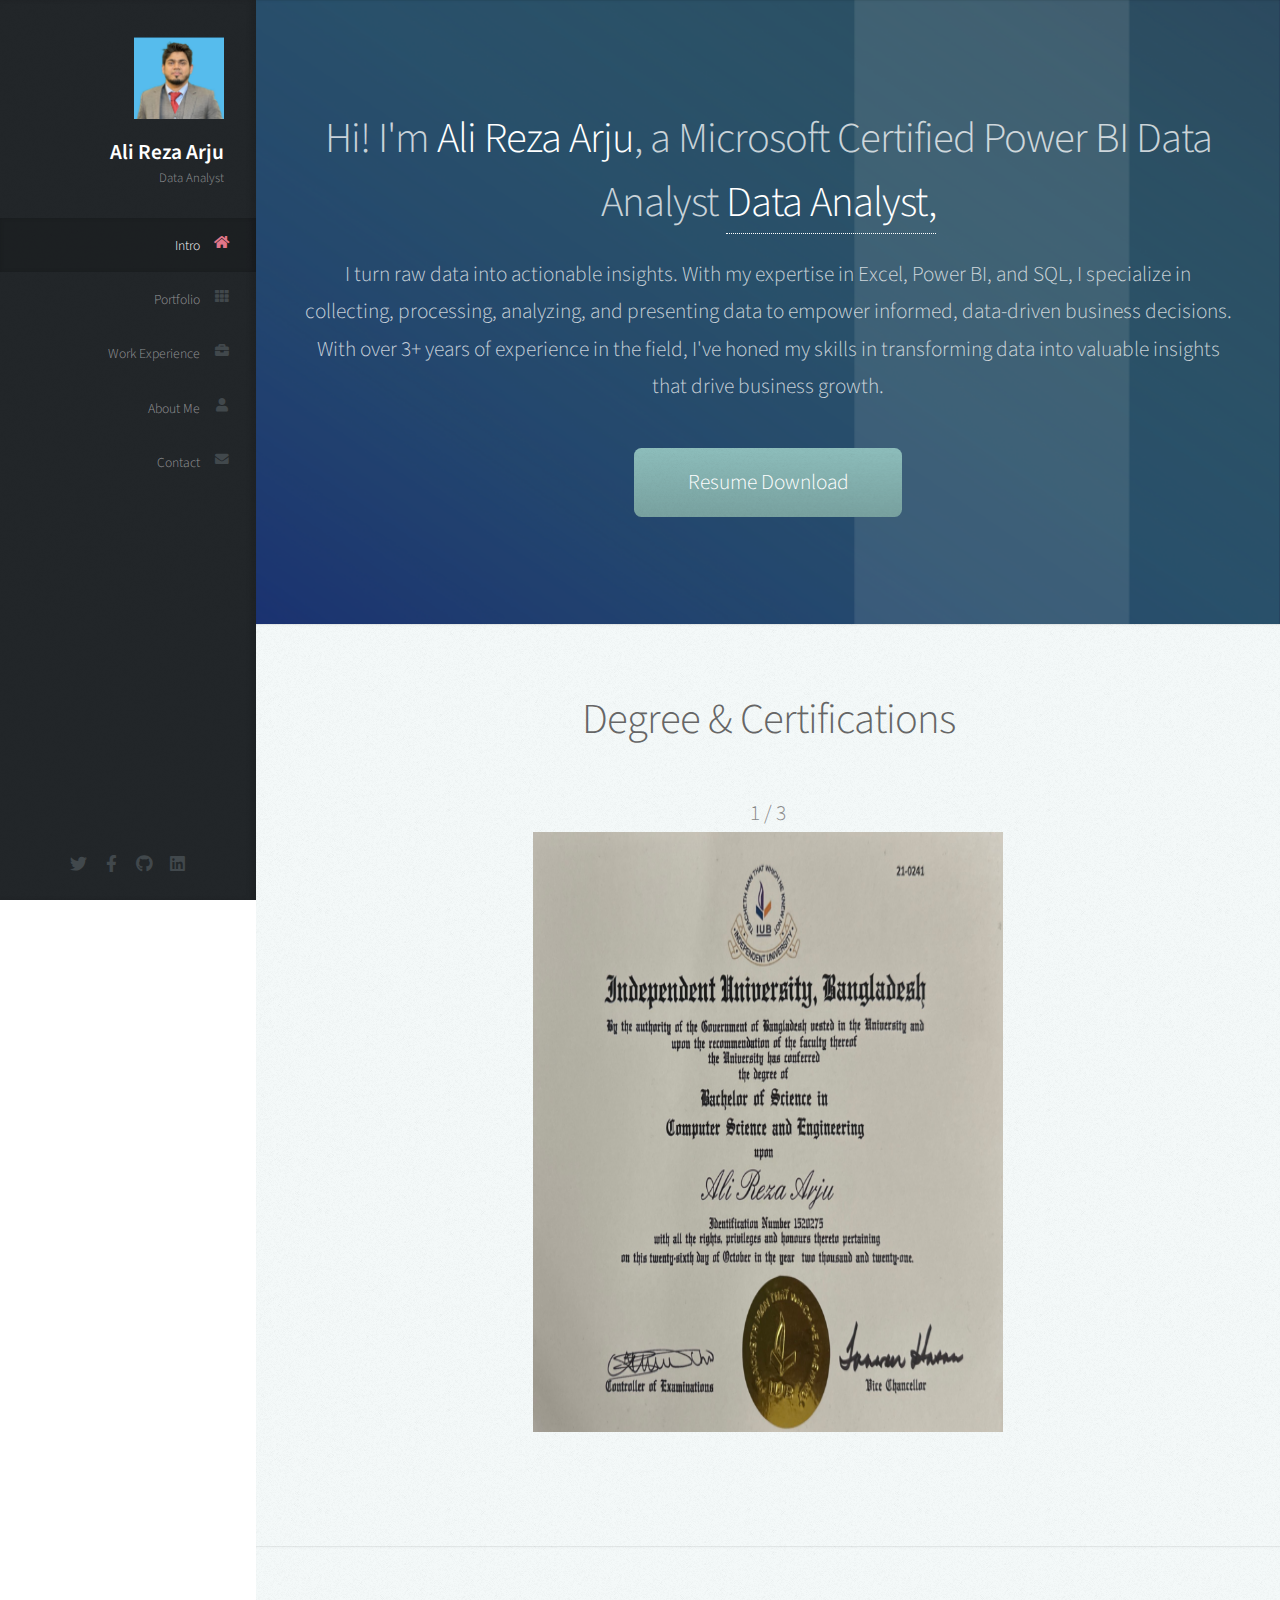
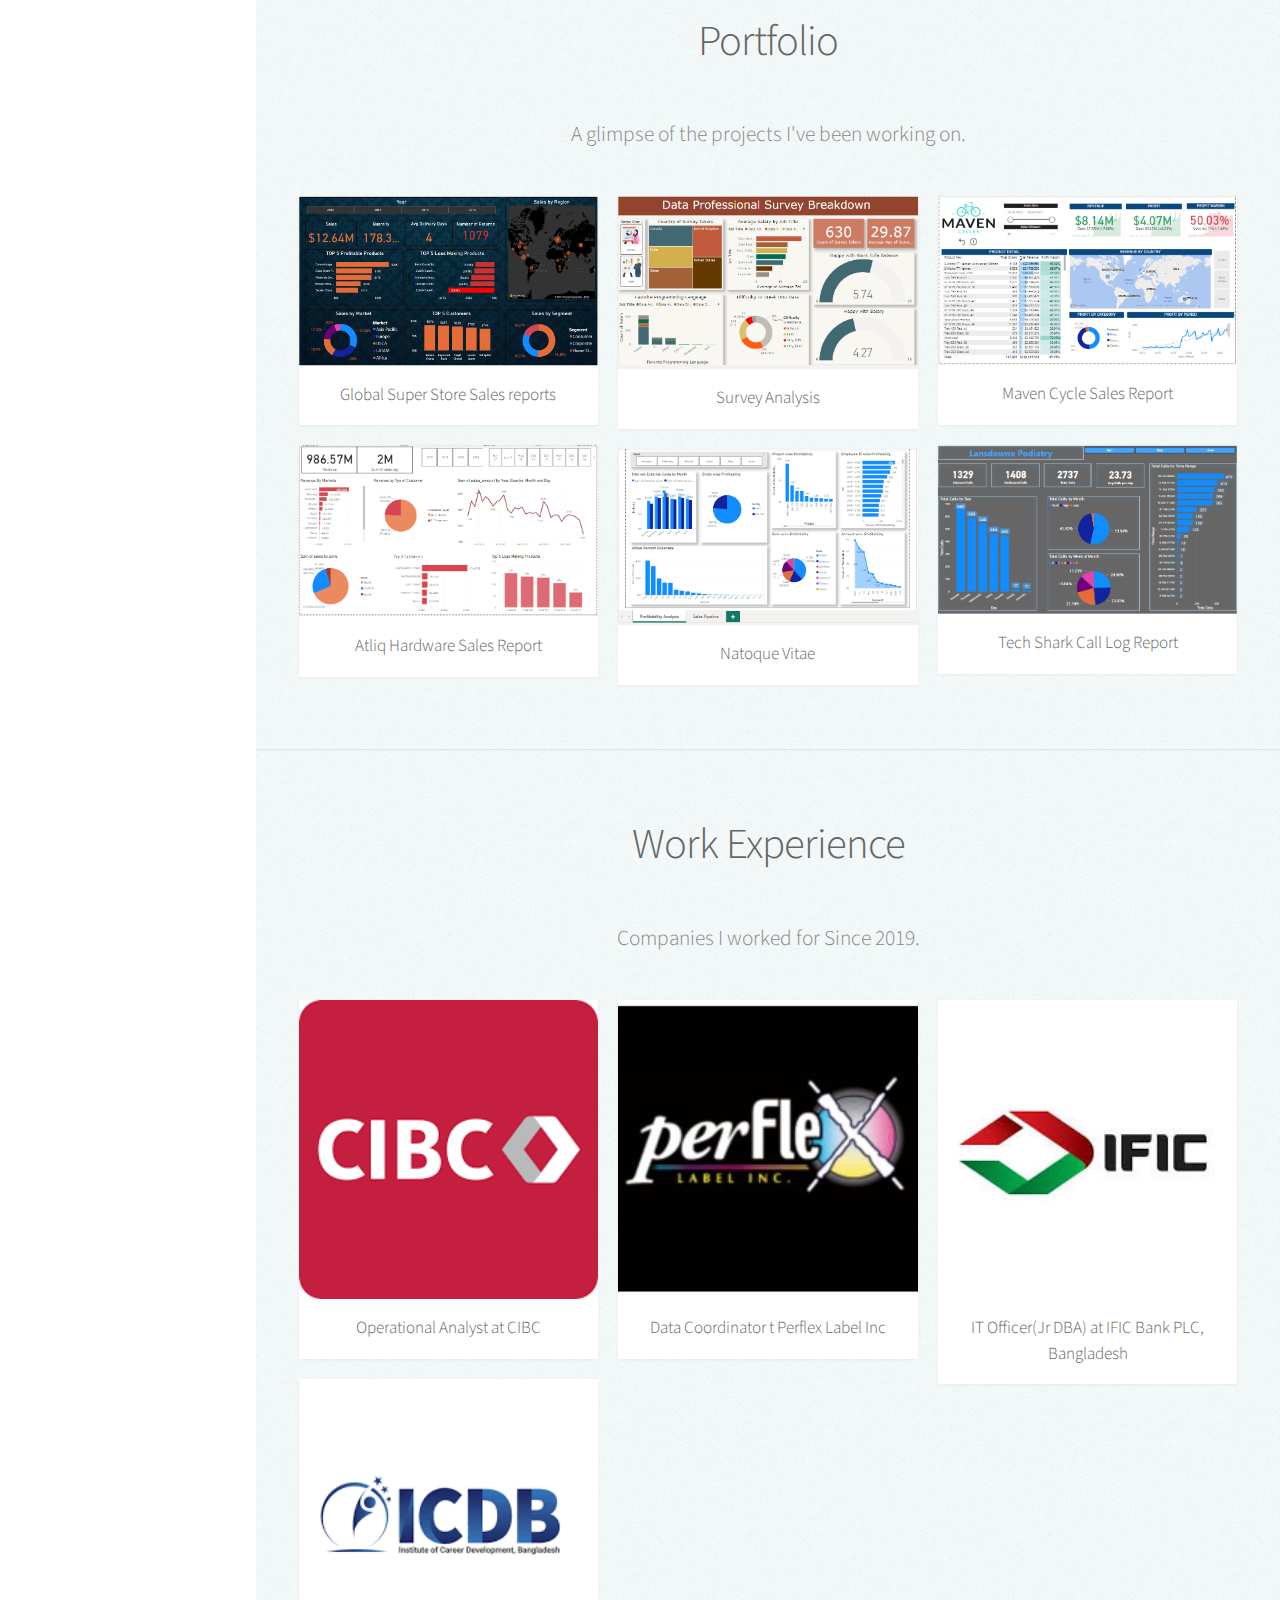
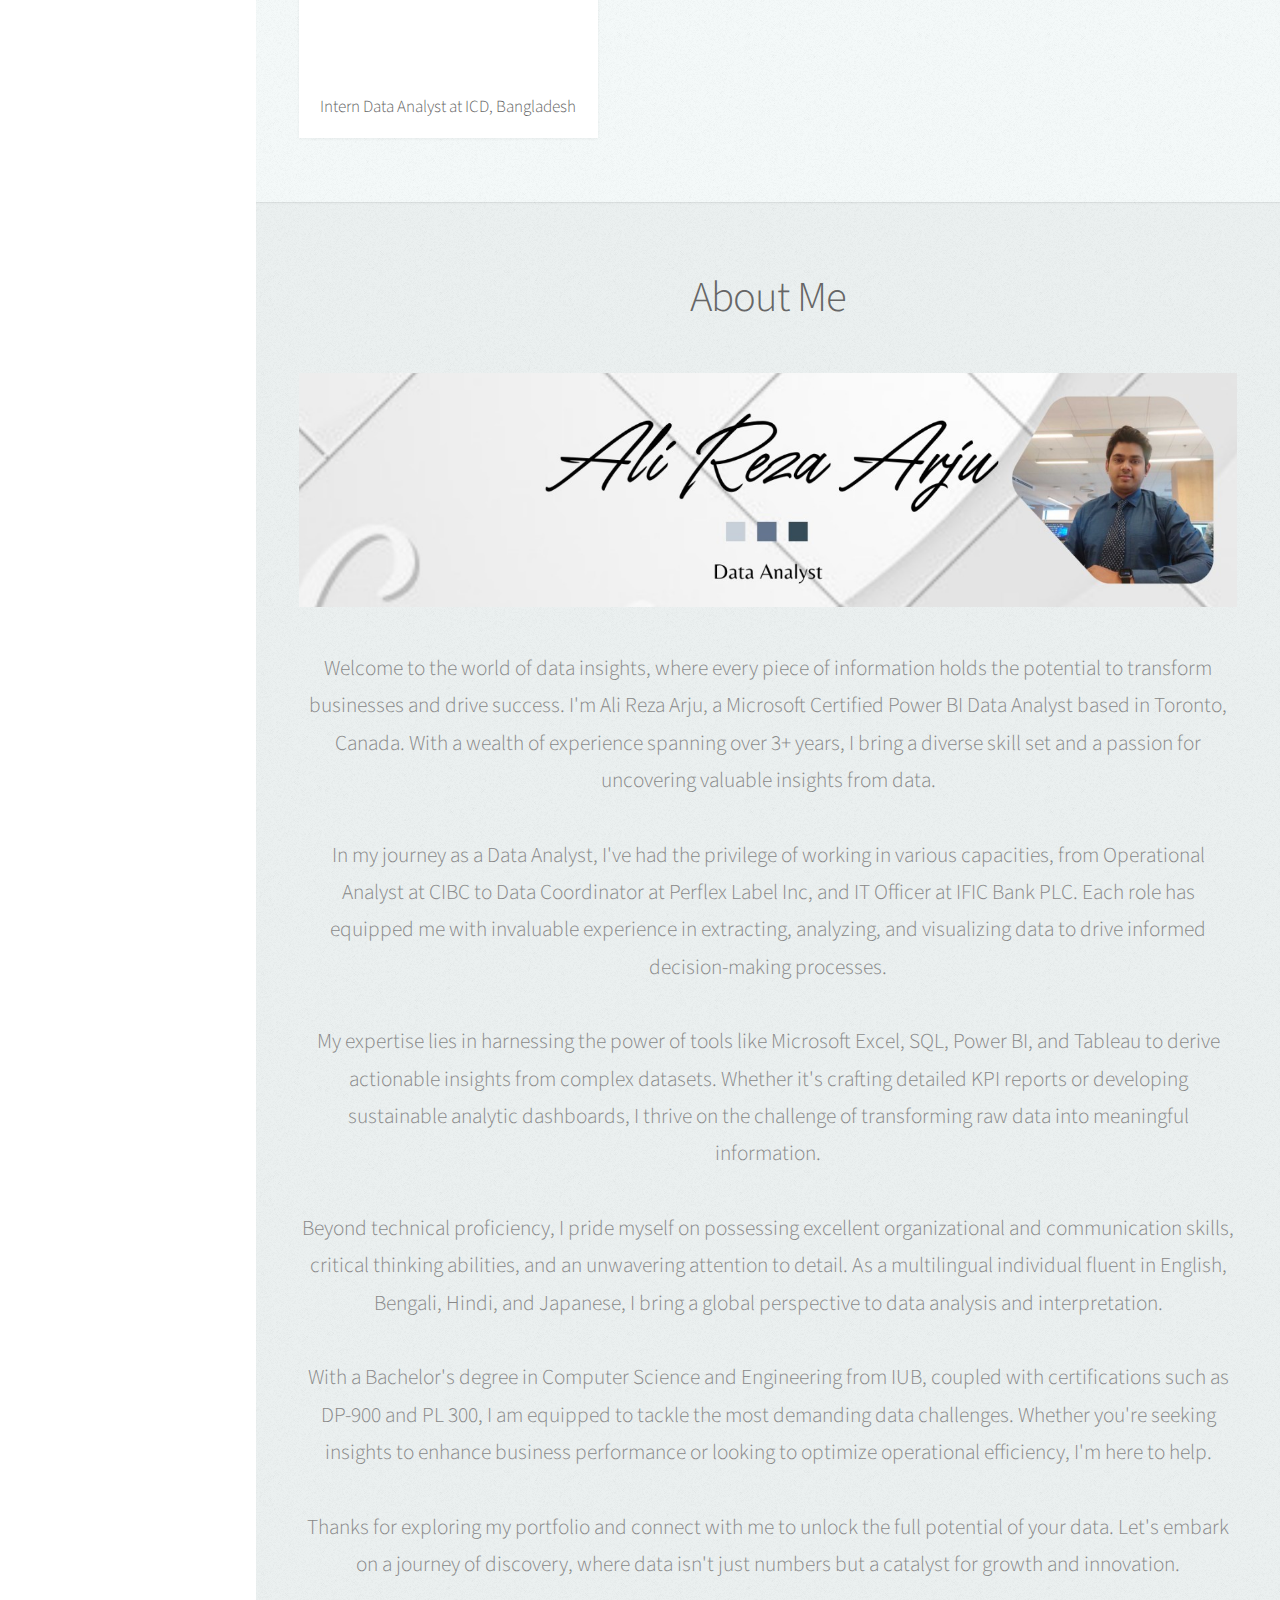
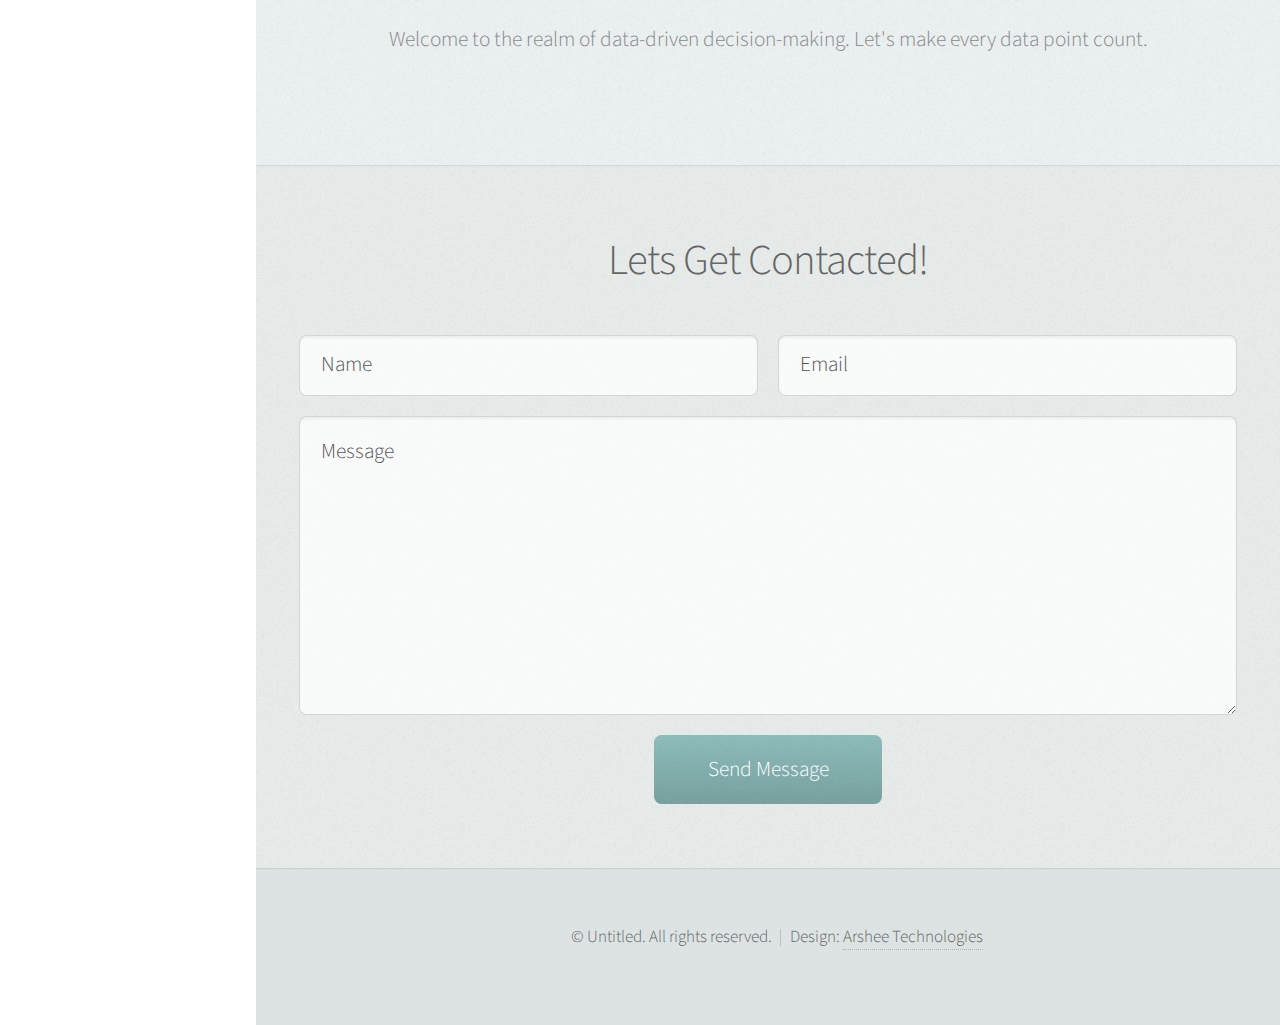
==== commit 4f609e63: "Update index.html" ====
--- a/index.html
+++ b/index.html
@@ -82,19 +82,19 @@
 
  								<div class="mySlides fade">
 								  <div class="numbertext">1 / 3</div>
-								  <img src="images/Bsc.PNG" alt=""style=" width:50%; height: 400px"> 
+								  <img src="images/Bsc.PNG" alt=""style=" width:50%; height: 600px"> 
 								  
 								</div> 
 
 								<div class="mySlides fade">
 								  <div class="numbertext">2 / 3</div>
-								  <img src="images/PL300.PNG" alt=""style=" width:50%; height: 400px"> 
+								  <img src="images/PL300.PNG" alt=""style=" width:50%; height: 600px"> 
 								  
 								</div>
 
 								<div class="mySlides fade">
 								  <div class="numbertext">3 / 3</div>
-								  <img src="images/DP900.png" alt=""style=" width:50%; height: 400px"> 
+								  <img src="images/DP900.png" alt=""style=" width:50%; height: 600px"> 
 								  </div>
 
 							</div>
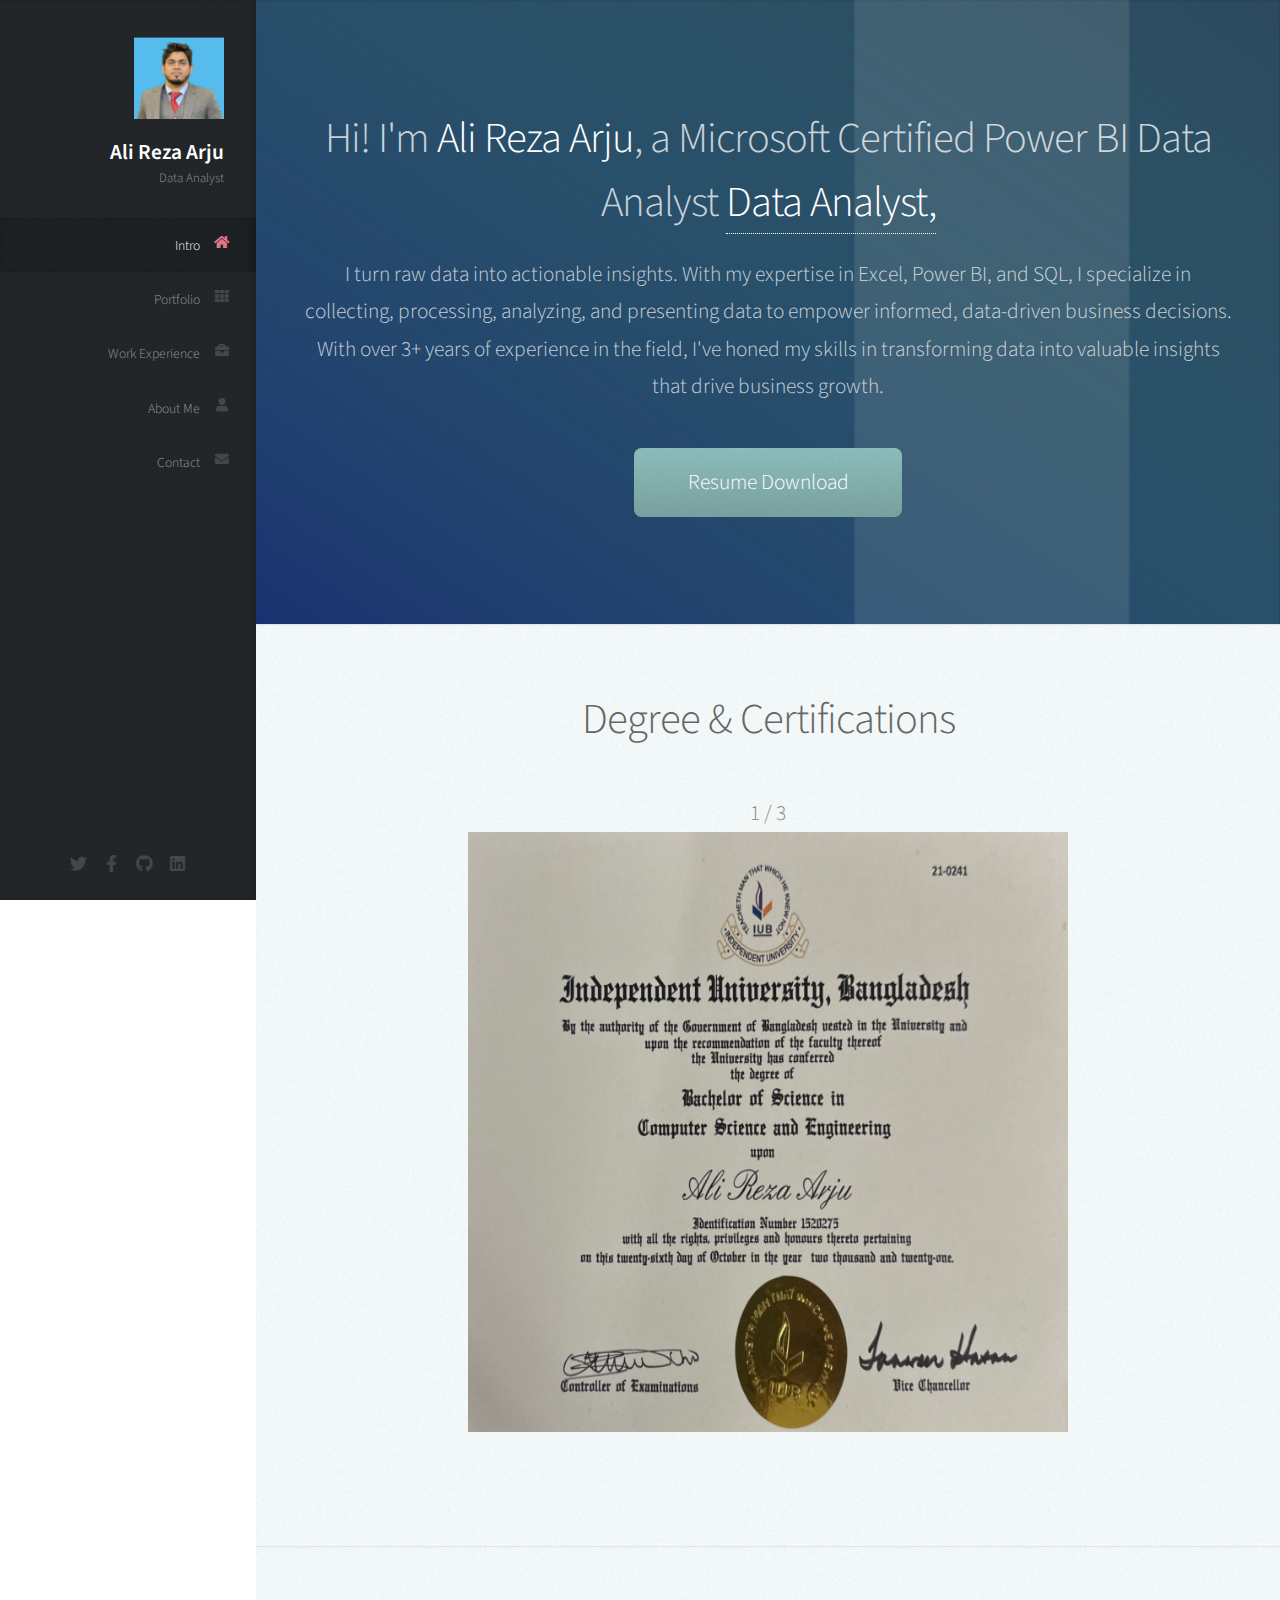
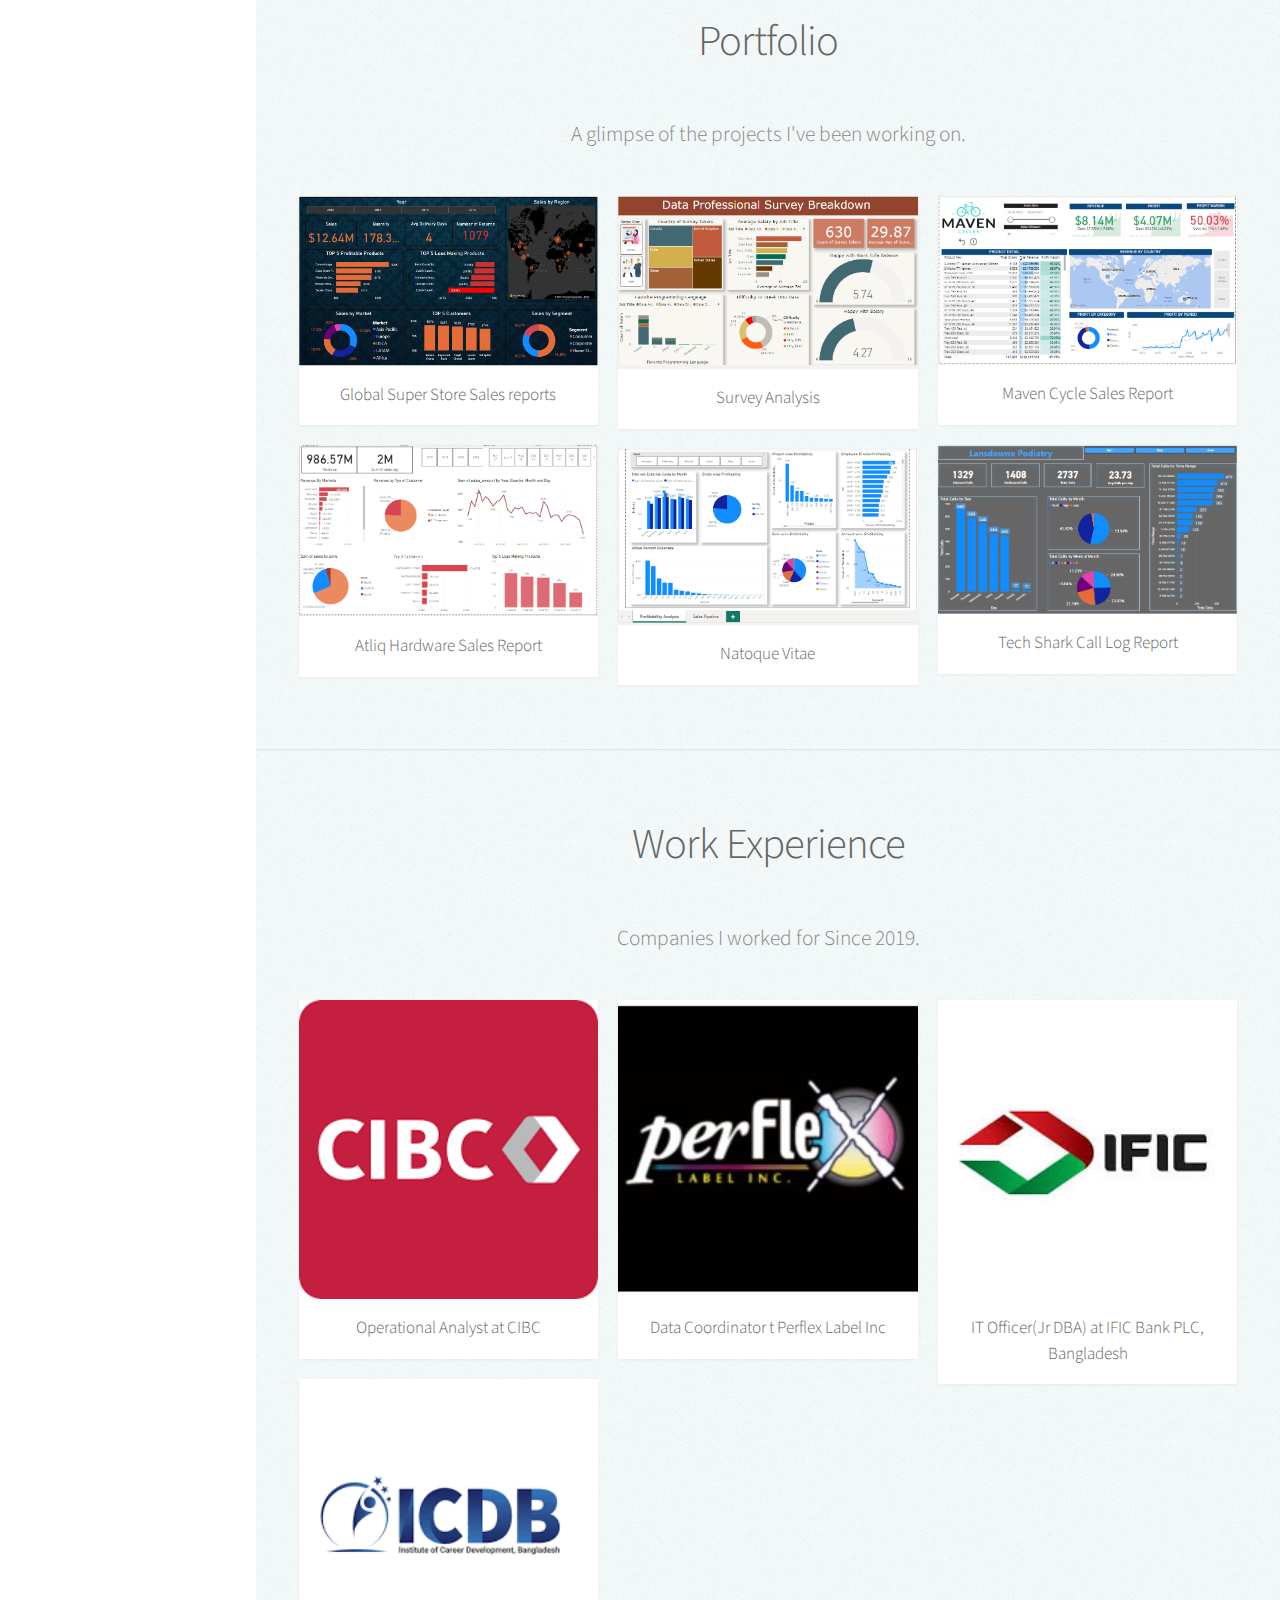
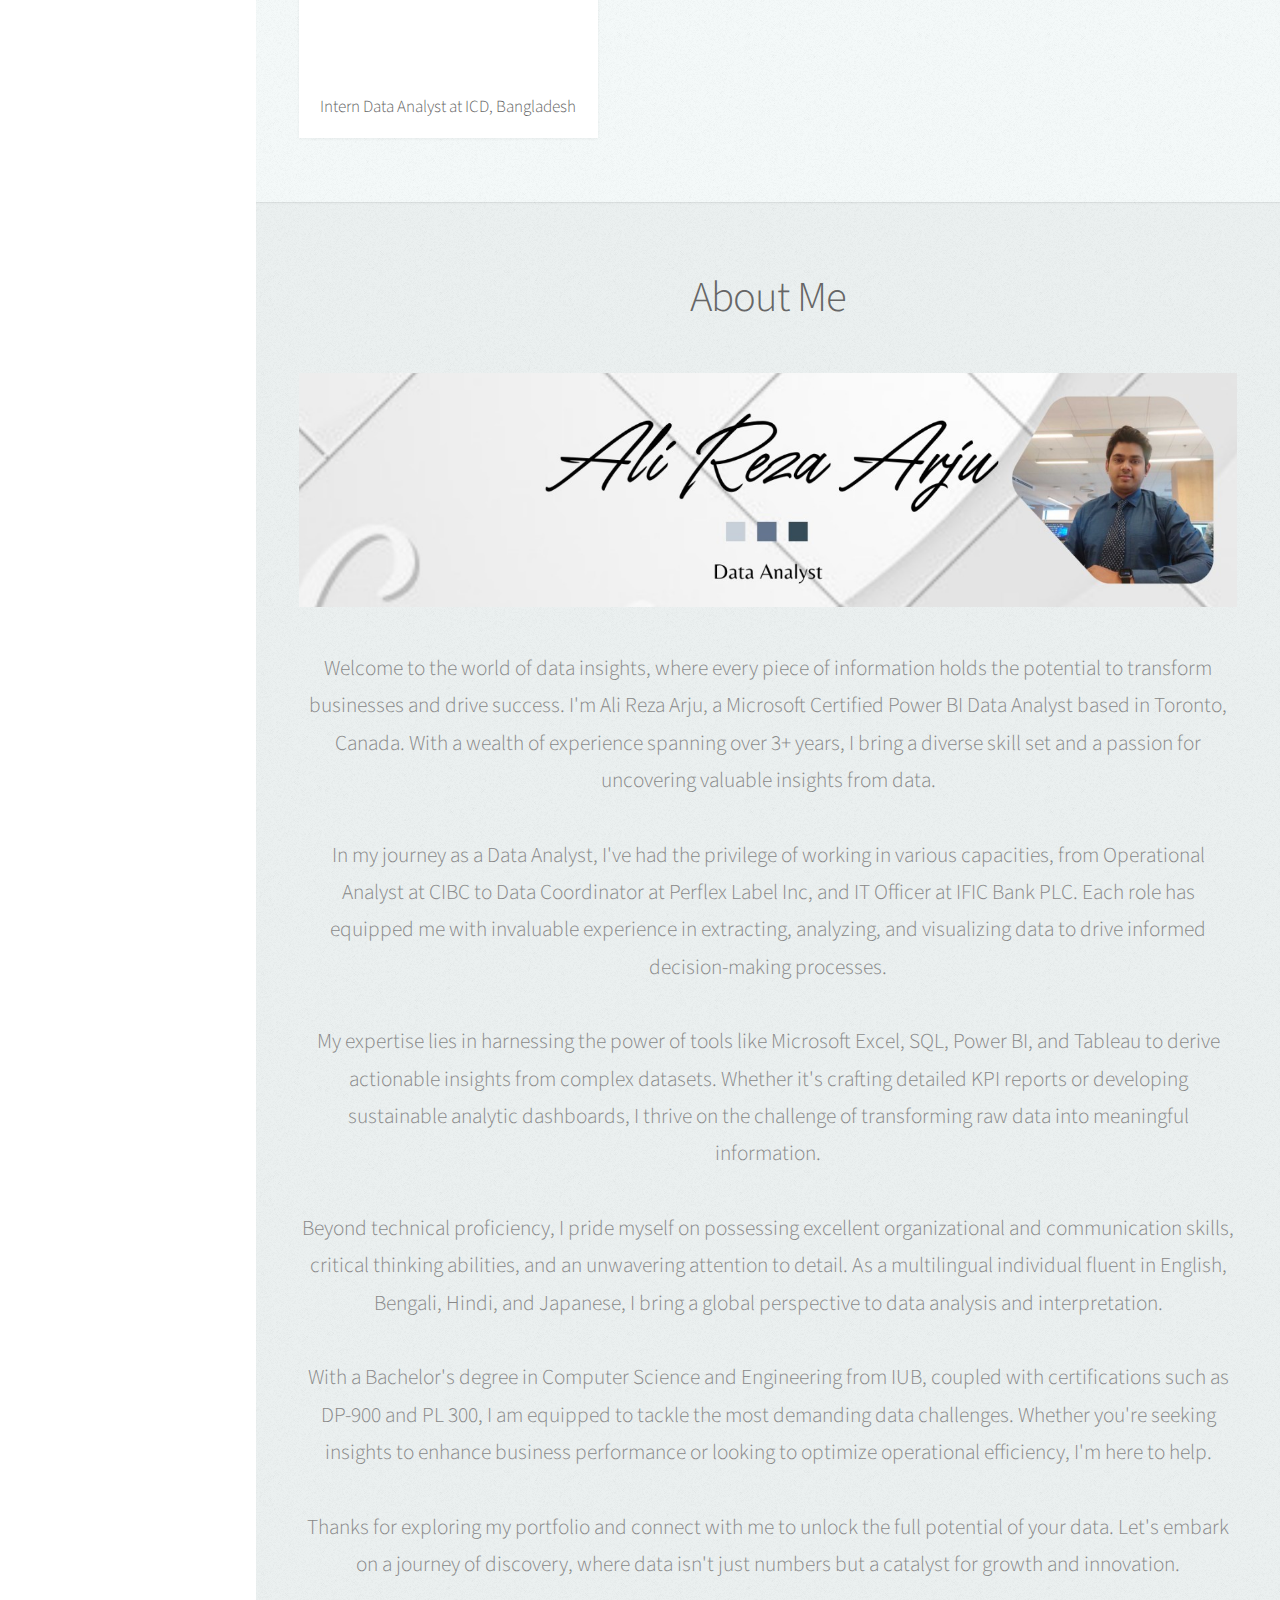
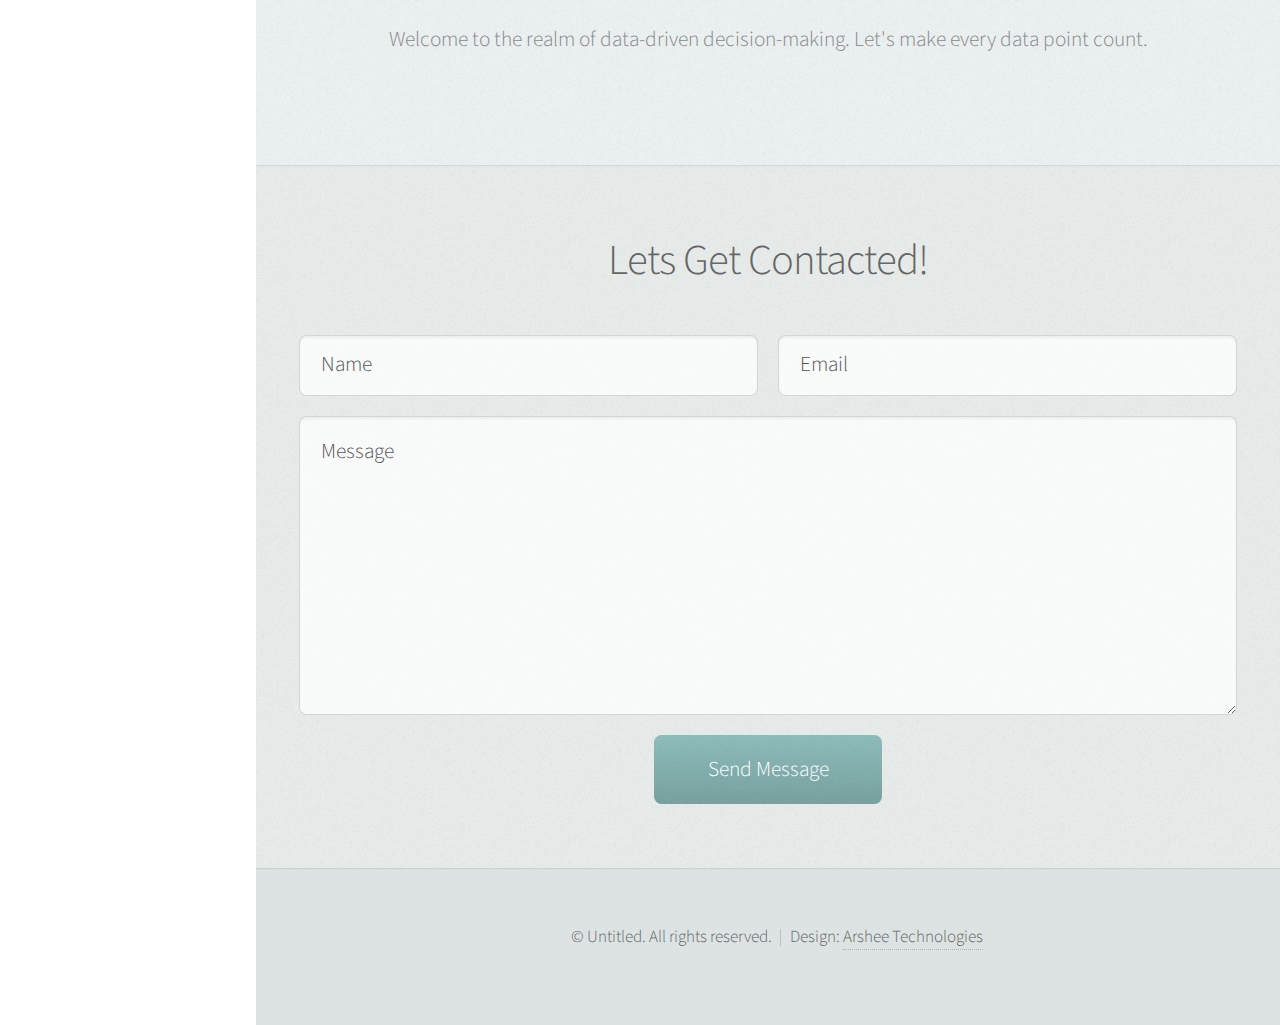
==== commit 3ced612a: "Update index.html" ====
--- a/index.html
+++ b/index.html
@@ -82,19 +82,19 @@
 
  								<div class="mySlides fade">
 								  <div class="numbertext">1 / 3</div>
-								  <img src="images/Bsc.PNG" alt=""style=" width:50%; height: 600px"> 
+								  <img src="images/Bsc.PNG" alt=""style=" width:600px; height: 600px"> 
 								  
 								</div> 
 
 								<div class="mySlides fade">
 								  <div class="numbertext">2 / 3</div>
-								  <img src="images/PL300.PNG" alt=""style=" width:50%; height: 600px"> 
+								  <img src="images/PL300.PNG" alt=""style=" width:600px; height: 600px"> 
 								  
 								</div>
 
 								<div class="mySlides fade">
 								  <div class="numbertext">3 / 3</div>
-								  <img src="images/DP900.png" alt=""style=" width:50%; height: 600px"> 
+								  <img src="images/DP900.png" alt=""style=" width:600px; height: 600px"> 
 								  </div>
 
 							</div>
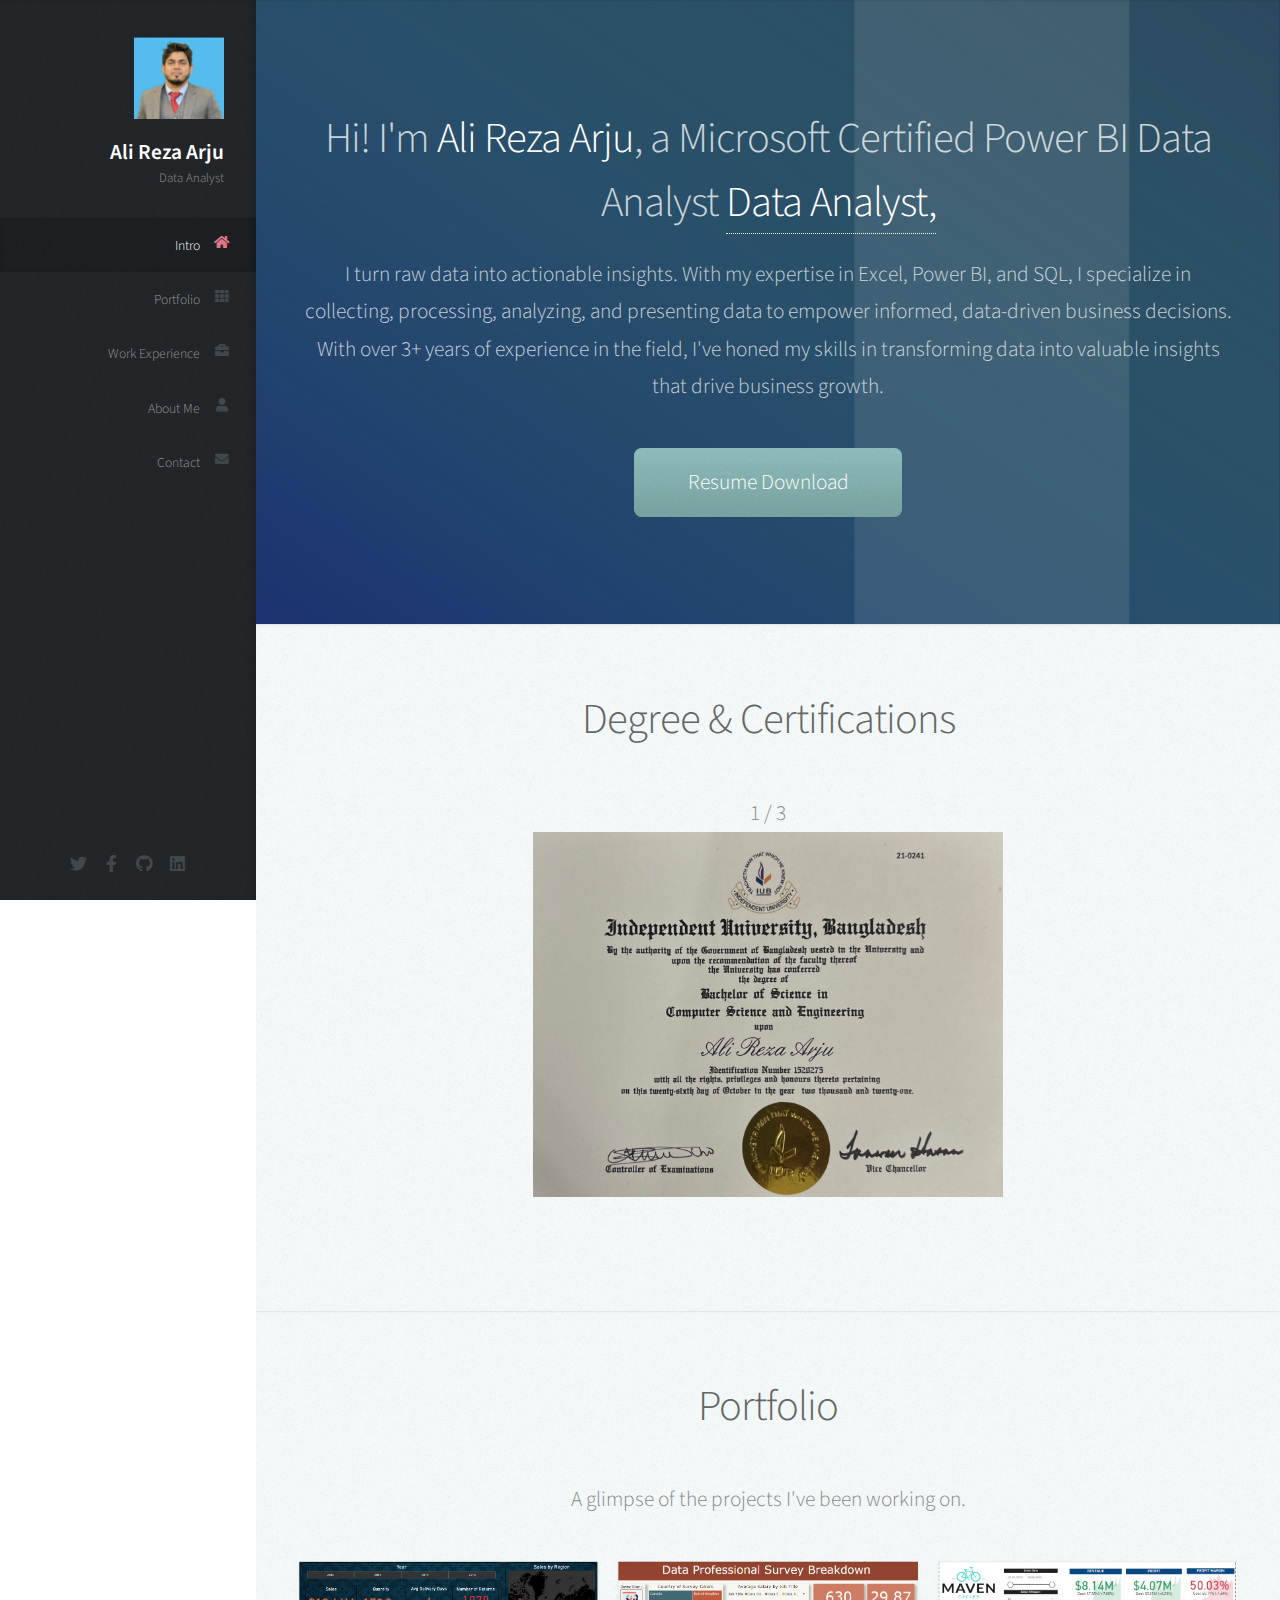
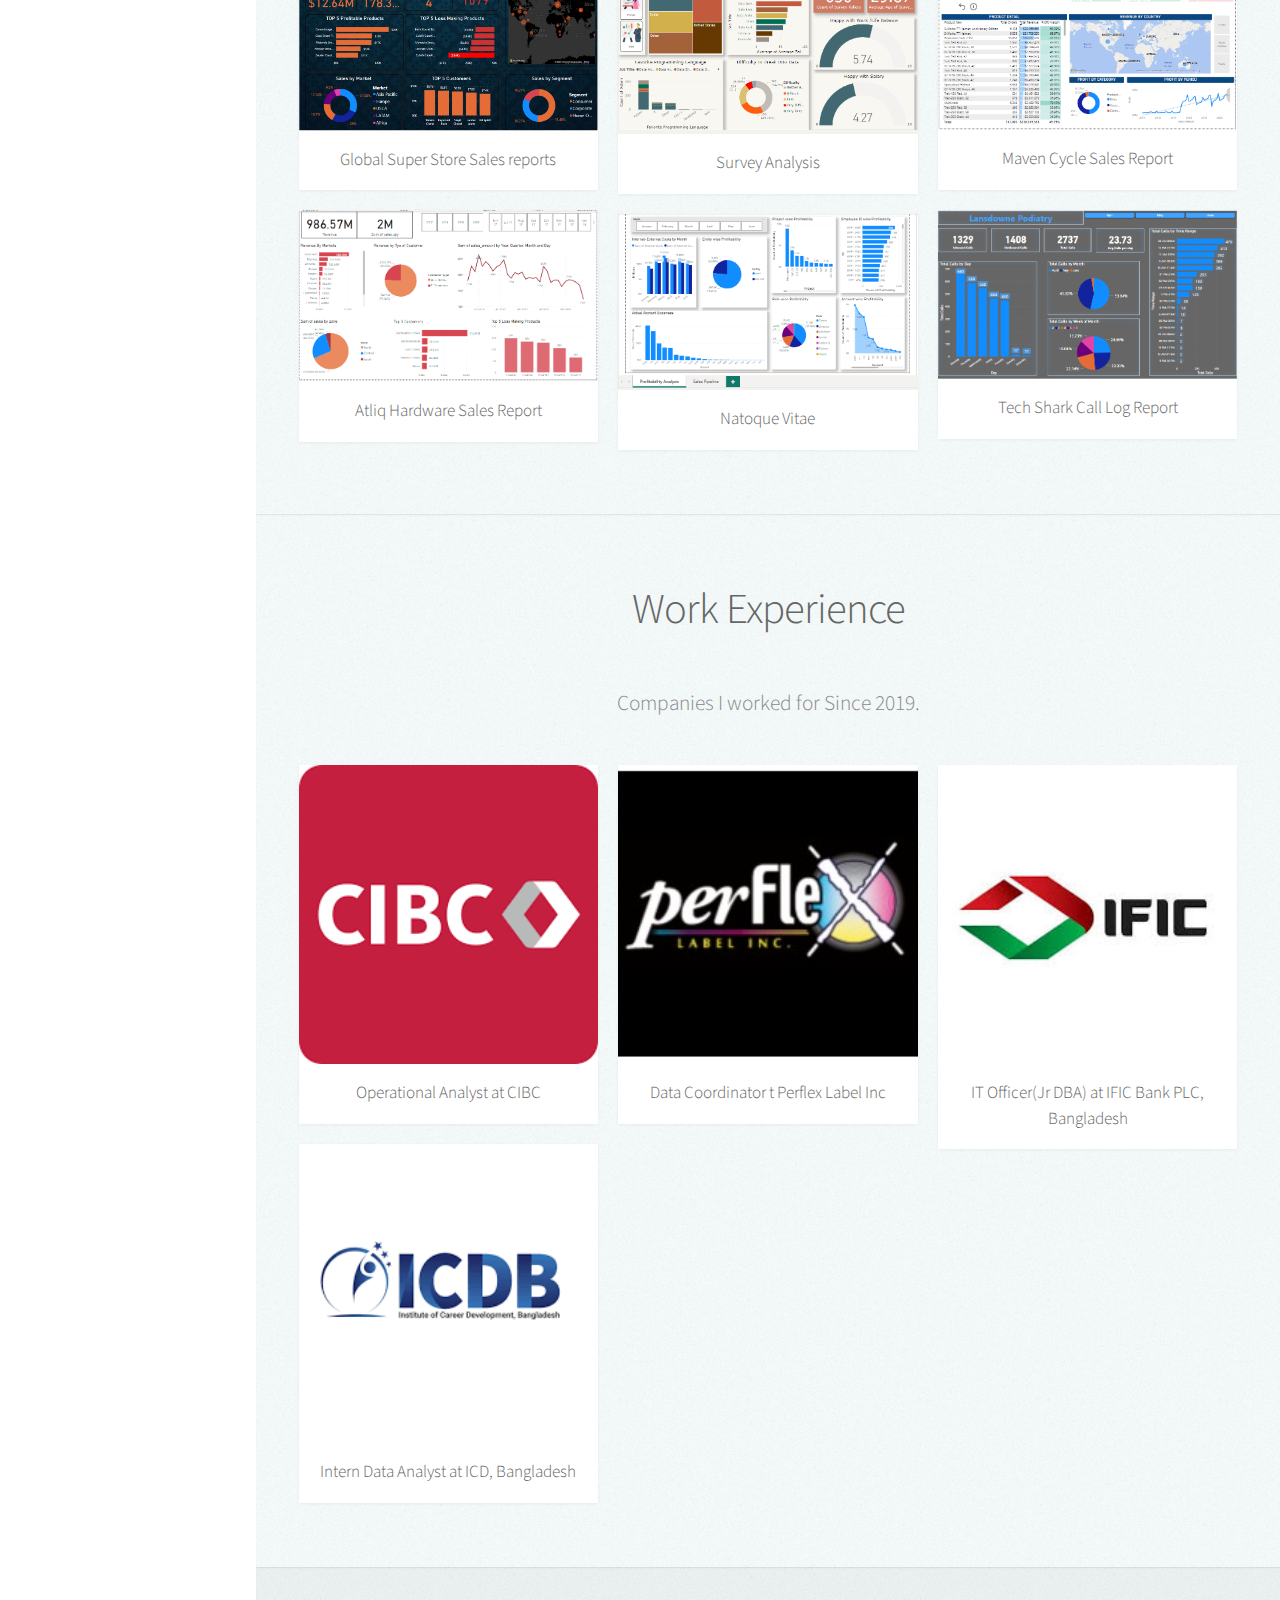
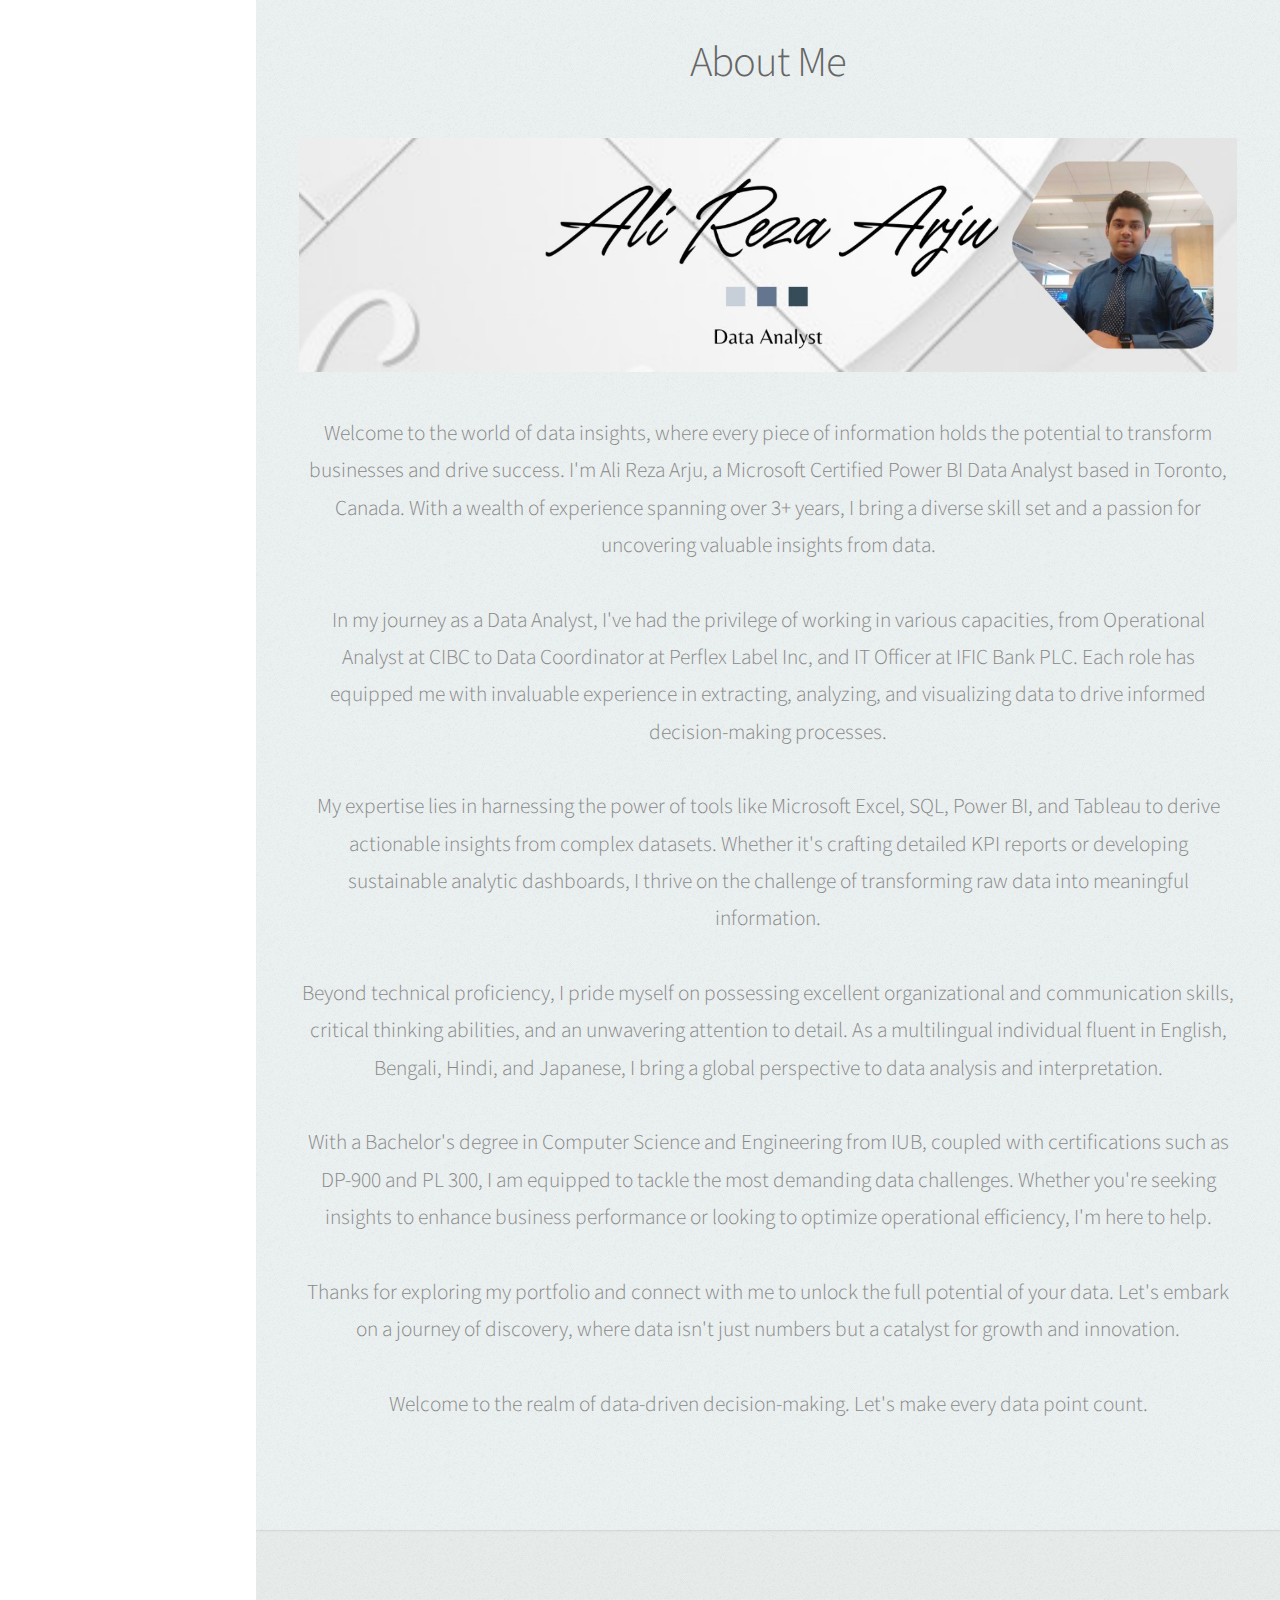
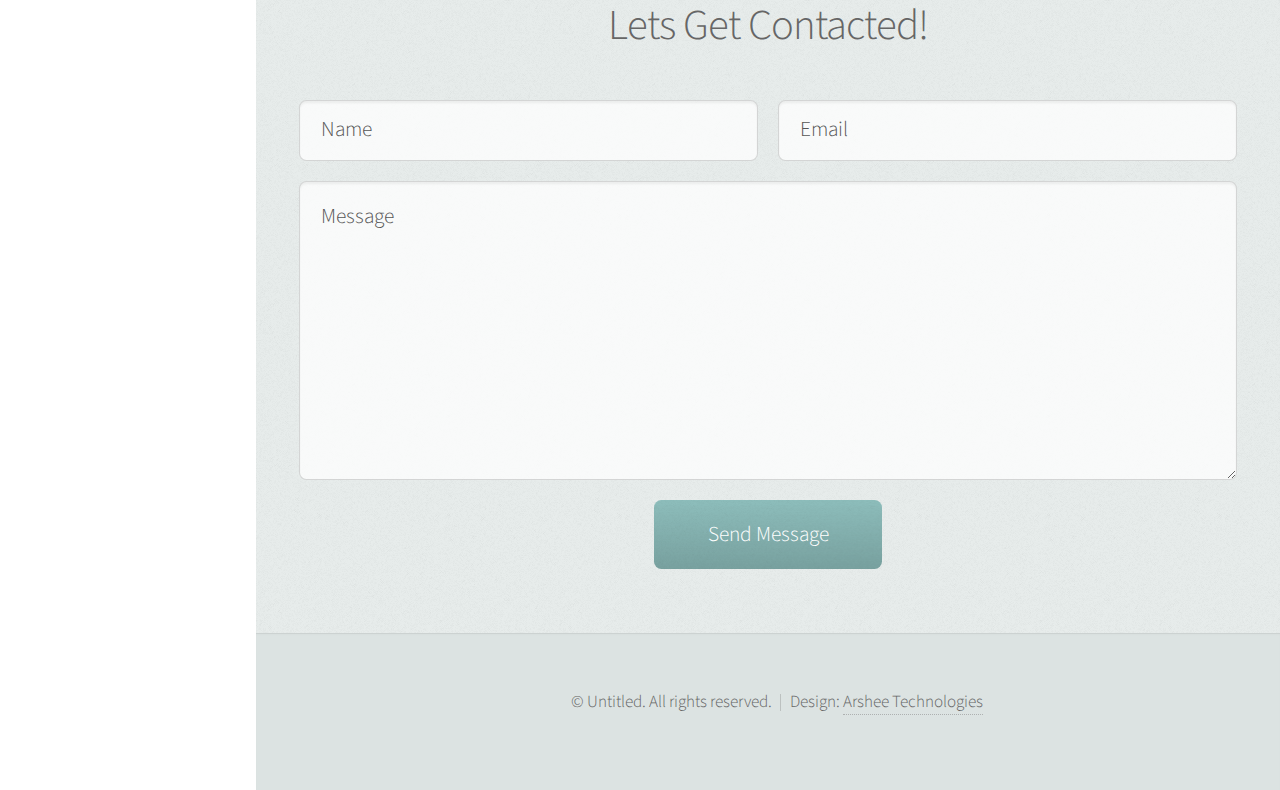
==== commit 98cd757e: "Update index.html" ====
--- a/index.html
+++ b/index.html
@@ -82,19 +82,19 @@
 
  								<div class="mySlides fade">
 								  <div class="numbertext">1 / 3</div>
-								  <img src="images/Bsc.PNG" alt=""style=" width:600px; height: 600px"> 
+								  <img src="images/Bsc.PNG" alt=""style=" width:50%; height:  50%"> 
 								  
 								</div> 
 
 								<div class="mySlides fade">
 								  <div class="numbertext">2 / 3</div>
-								  <img src="images/PL300.PNG" alt=""style=" width:600px; height: 600px"> 
+								  <img src="images/PL300.PNG" alt=""style=" width:50%; height:  50%"> 
 								  
 								</div>
 
 								<div class="mySlides fade">
 								  <div class="numbertext">3 / 3</div>
-								  <img src="images/DP900.png" alt=""style=" width:600px; height: 600px"> 
+								  <img src="images/DP900.png" alt=""style=" width:50%; height: 50%"> 
 								  </div>
 
 							</div>
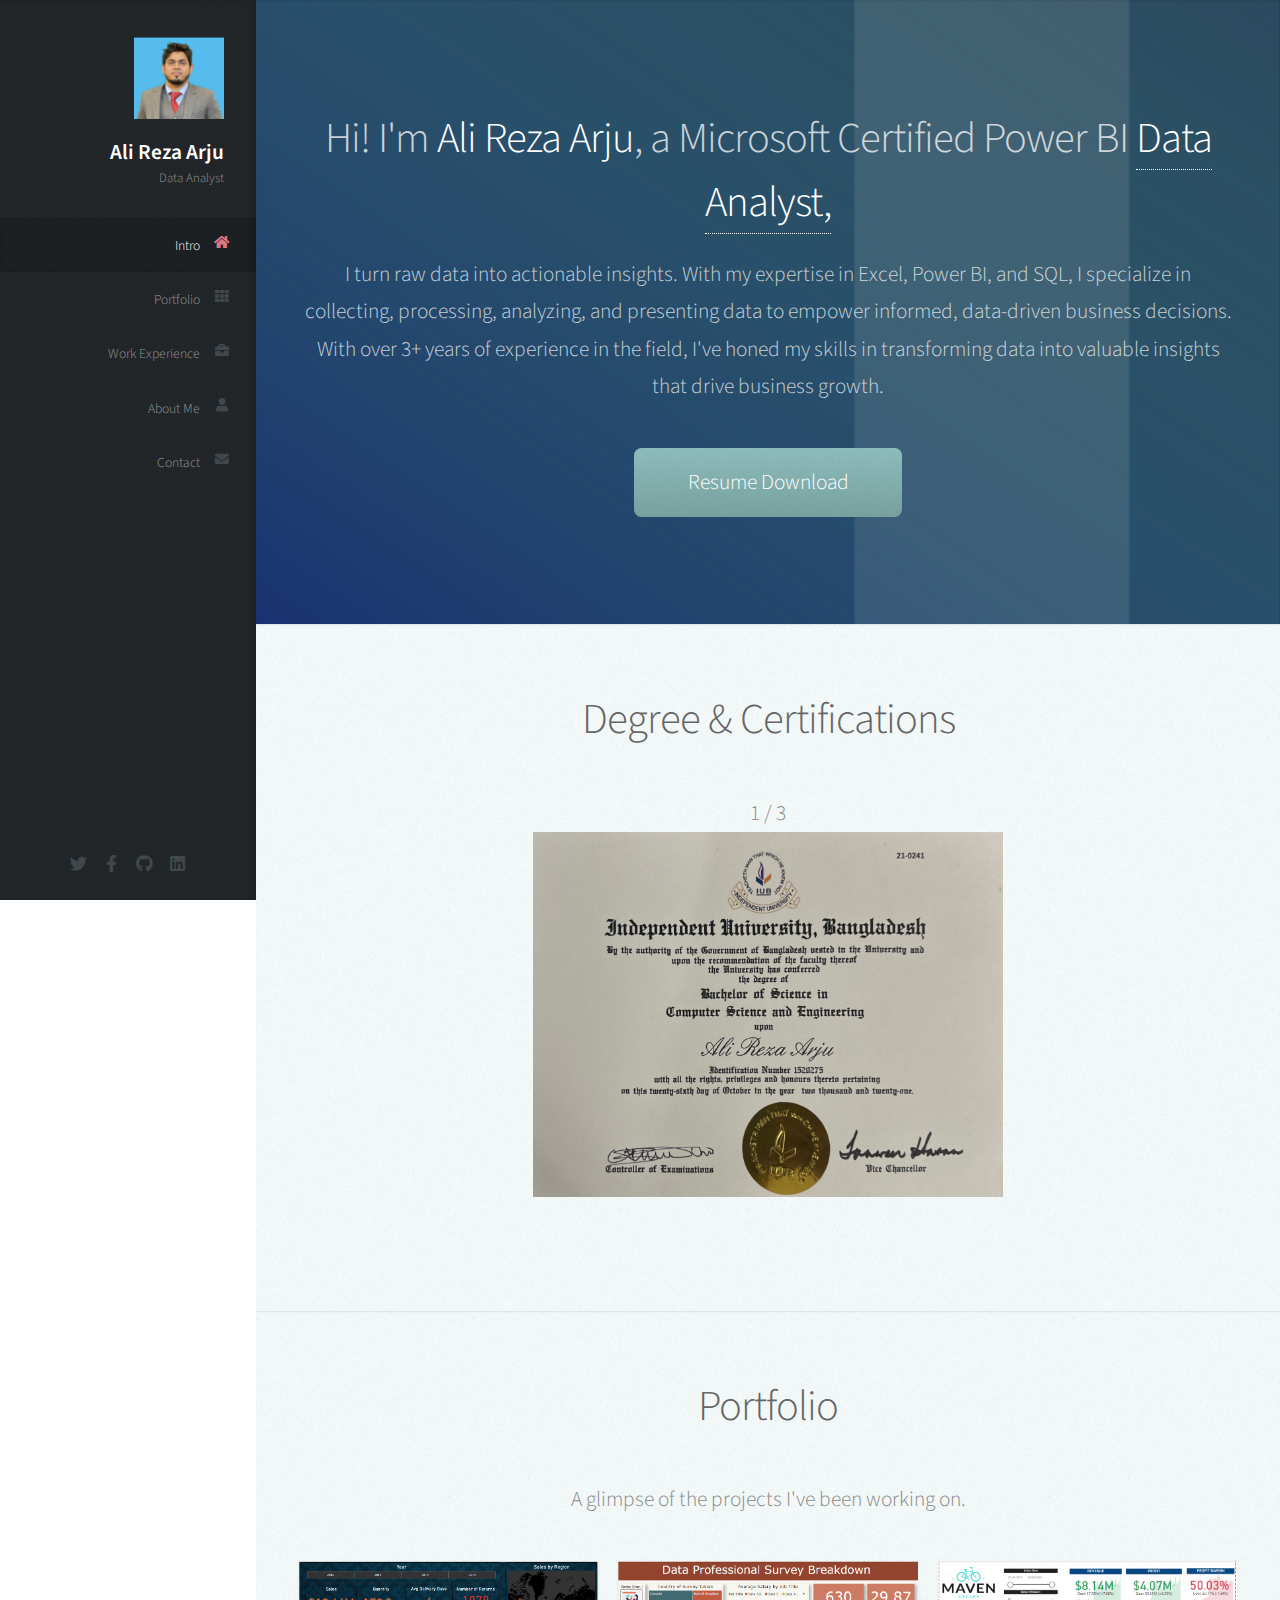
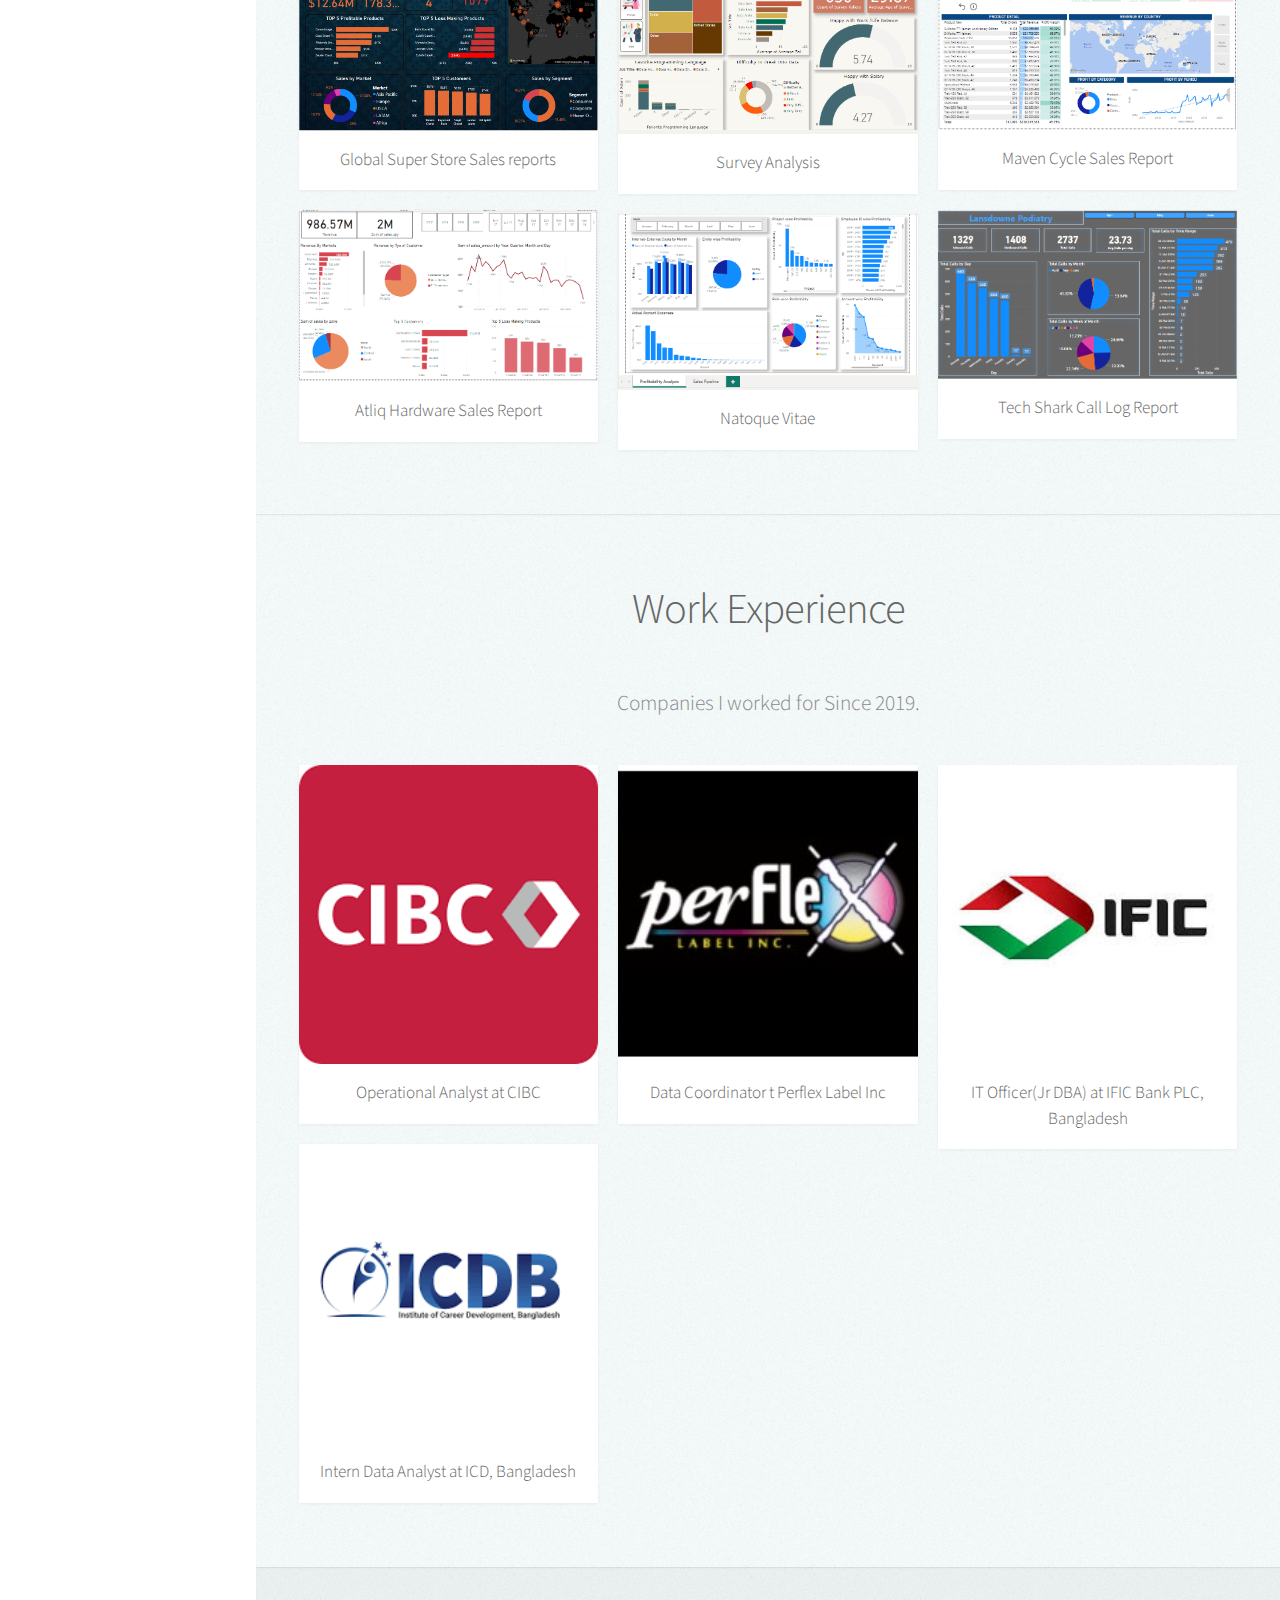
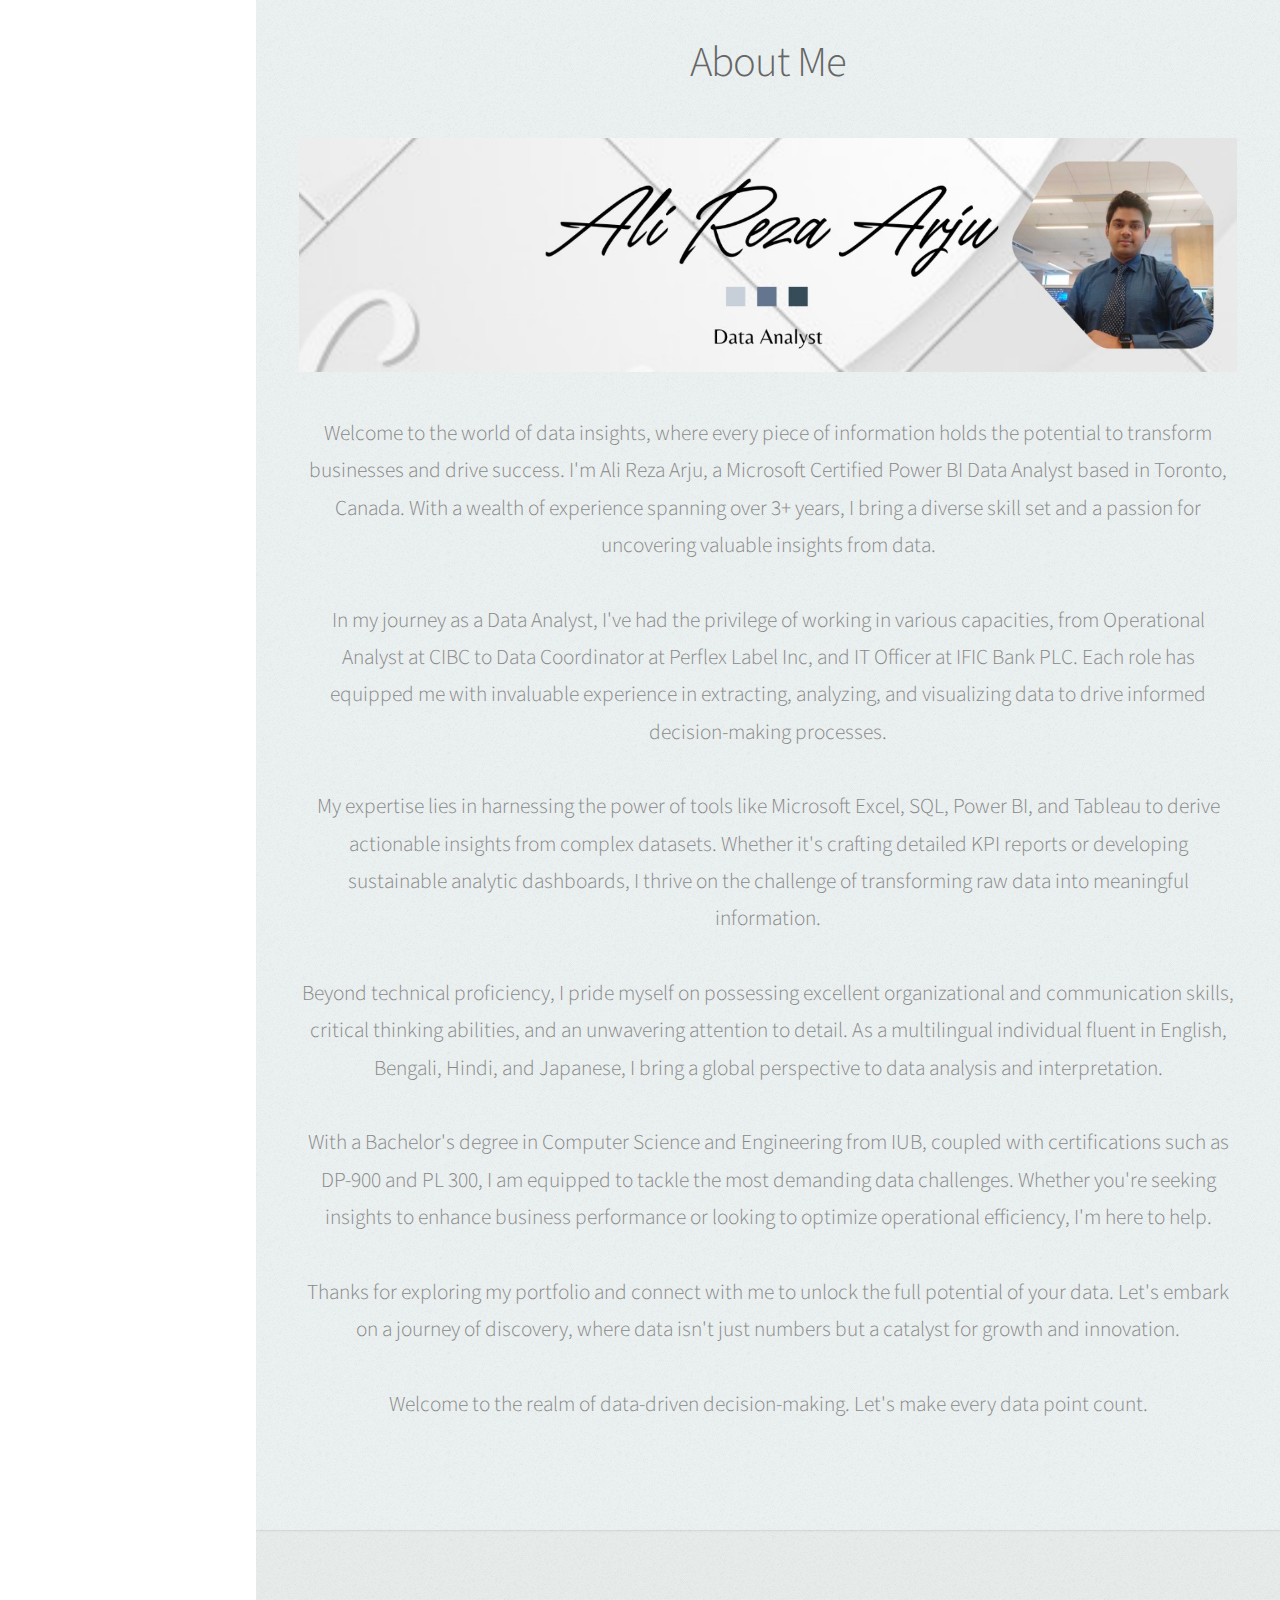
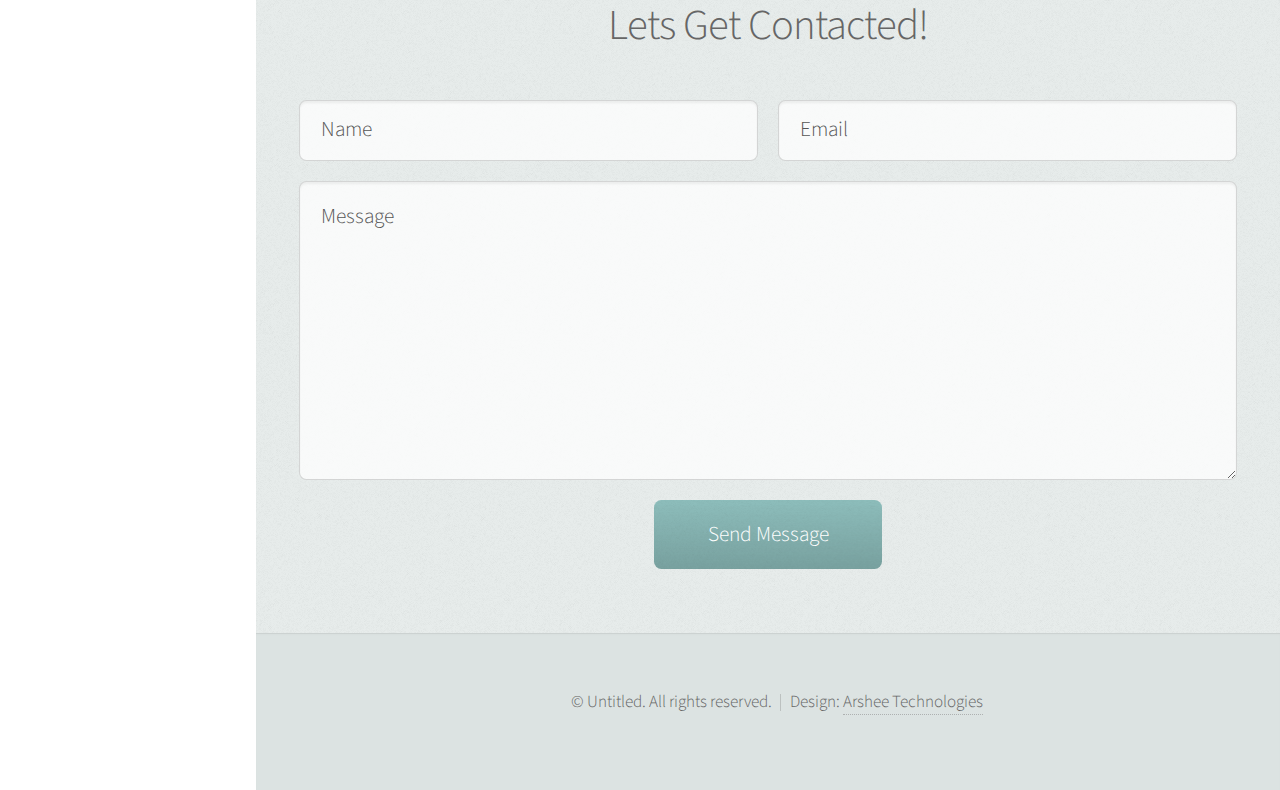
==== commit c9dcab28: "Update index.html" ====
--- a/index.html
+++ b/index.html
@@ -61,12 +61,12 @@
 						<div class="container">
 
 							<header>
-								<h2 class="alt">Hi! I'm <strong>Ali Reza Arju</strong>, a Microsoft Certified Power BI Data Analyst <a href="https://www.linkedin.com/in/alirezaarju/">Data Analyst,</a></h2> <p>
+								<h2 class="alt">Hi! I'm <strong>Ali Reza Arju</strong>, a Microsoft Certified Power BI <a href="https://www.linkedin.com/in/alirezaarju/">Data Analyst,</a></h2> <p>
 								I turn raw data into actionable insights. With my expertise in Excel, Power BI, and SQL, I specialize in collecting, processing, analyzing, and presenting data to empower informed, data-driven business decisions. With over 3+ years of experience in the field, I've honed my skills in transforming data into valuable insights that drive business growth.</p>
 							</header>
 
 							<footer>
-								<a href="images/Resume of Ali Reza Arju.pdf" download class="button scrolly">Resume Download</a>
+								<a href="Resume of Ali Reza Arju.pdf" download class="button scrolly">Resume Download</a>
 							</footer>
 
 						</div>
@@ -82,19 +82,19 @@
 
  								<div class="mySlides fade">
 								  <div class="numbertext">1 / 3</div>
-								  <img src="images/Bsc.PNG" alt=""style=" width:50%; height:  50%"> 
+								  <img src="images/Bsccrp.PNG" alt=""style=" width:50%"> 
 								  
 								</div> 
 
 								<div class="mySlides fade">
 								  <div class="numbertext">2 / 3</div>
-								  <img src="images/PL300.PNG" alt=""style=" width:50%; height:  50%"> 
+								  <img src="images/PL300.PNG" alt=""style=" width:50%"> 
 								  
 								</div>
 
 								<div class="mySlides fade">
 								  <div class="numbertext">3 / 3</div>
-								  <img src="images/DP900.png" alt=""style=" width:50%; height: 50%"> 
+								  <img src="images/DP900.png" alt=""style=" width:50%"> 
 								  </div>
 
 							</div>
